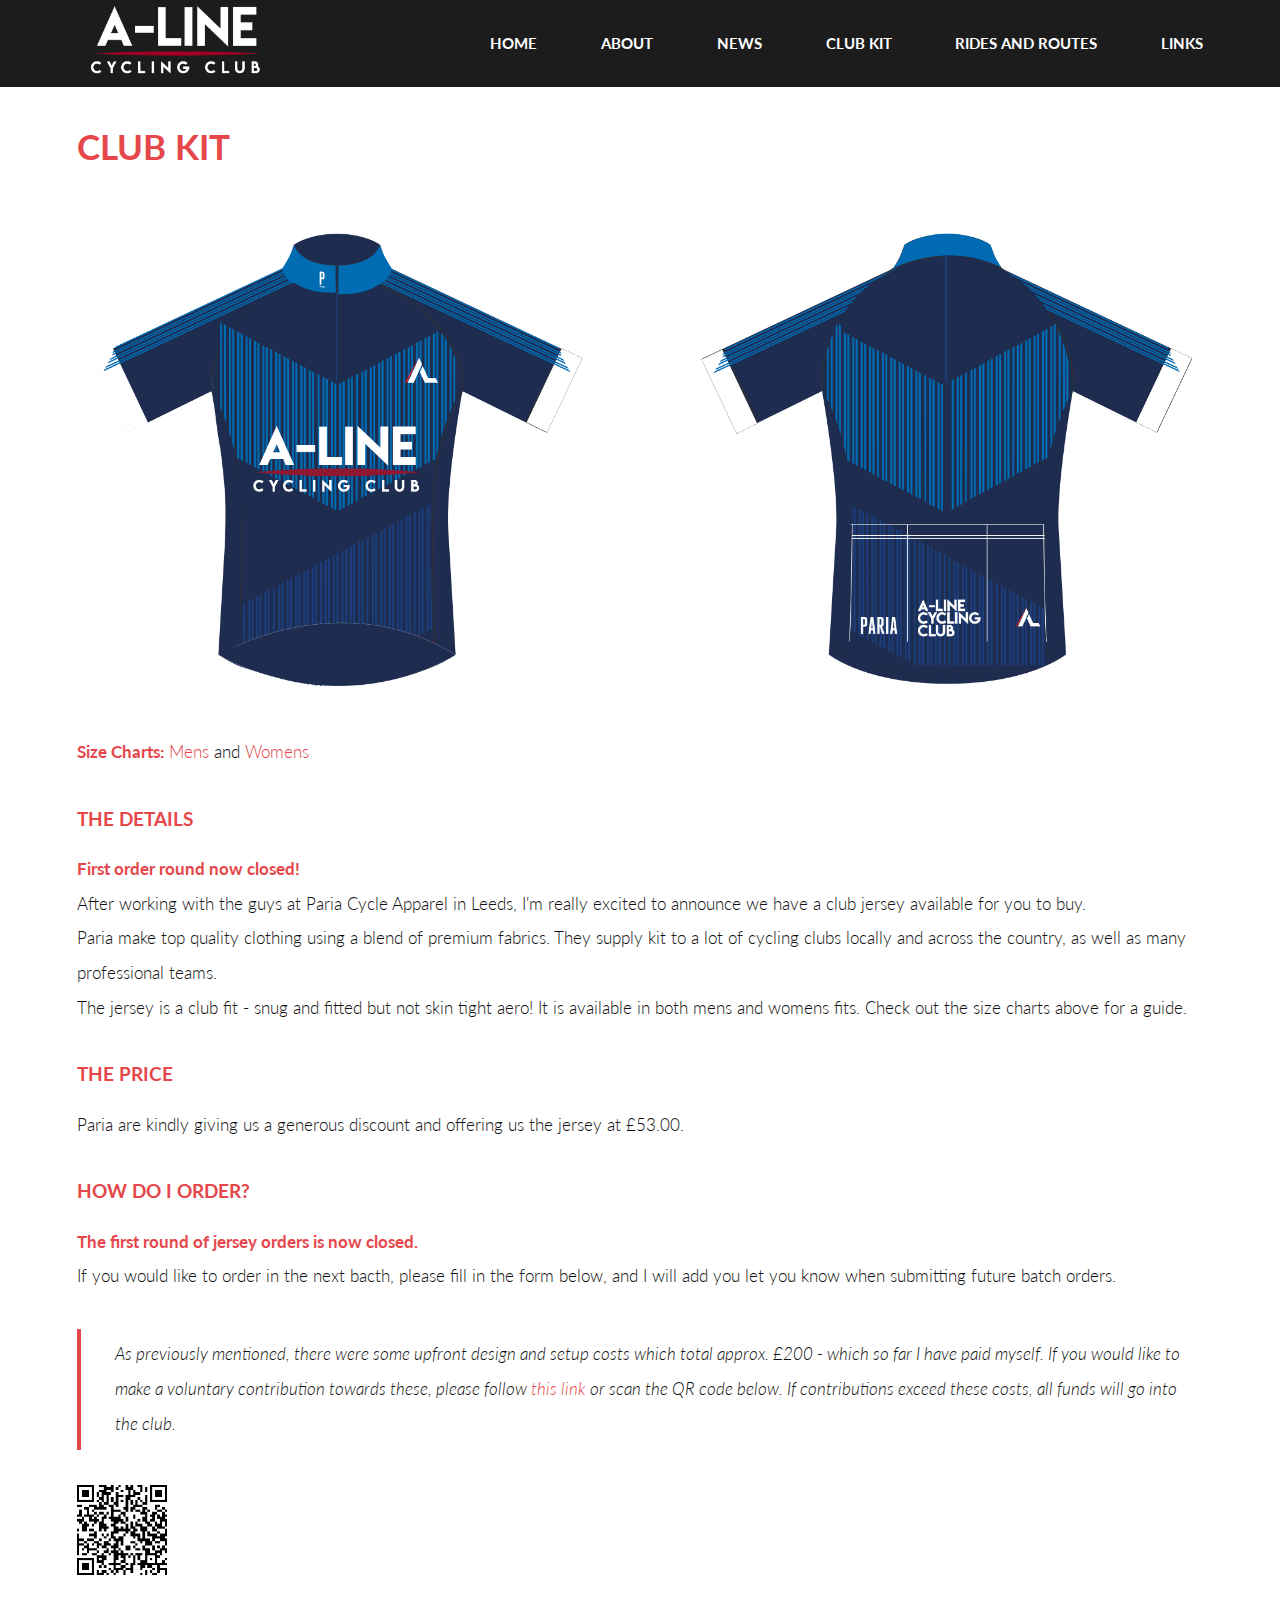
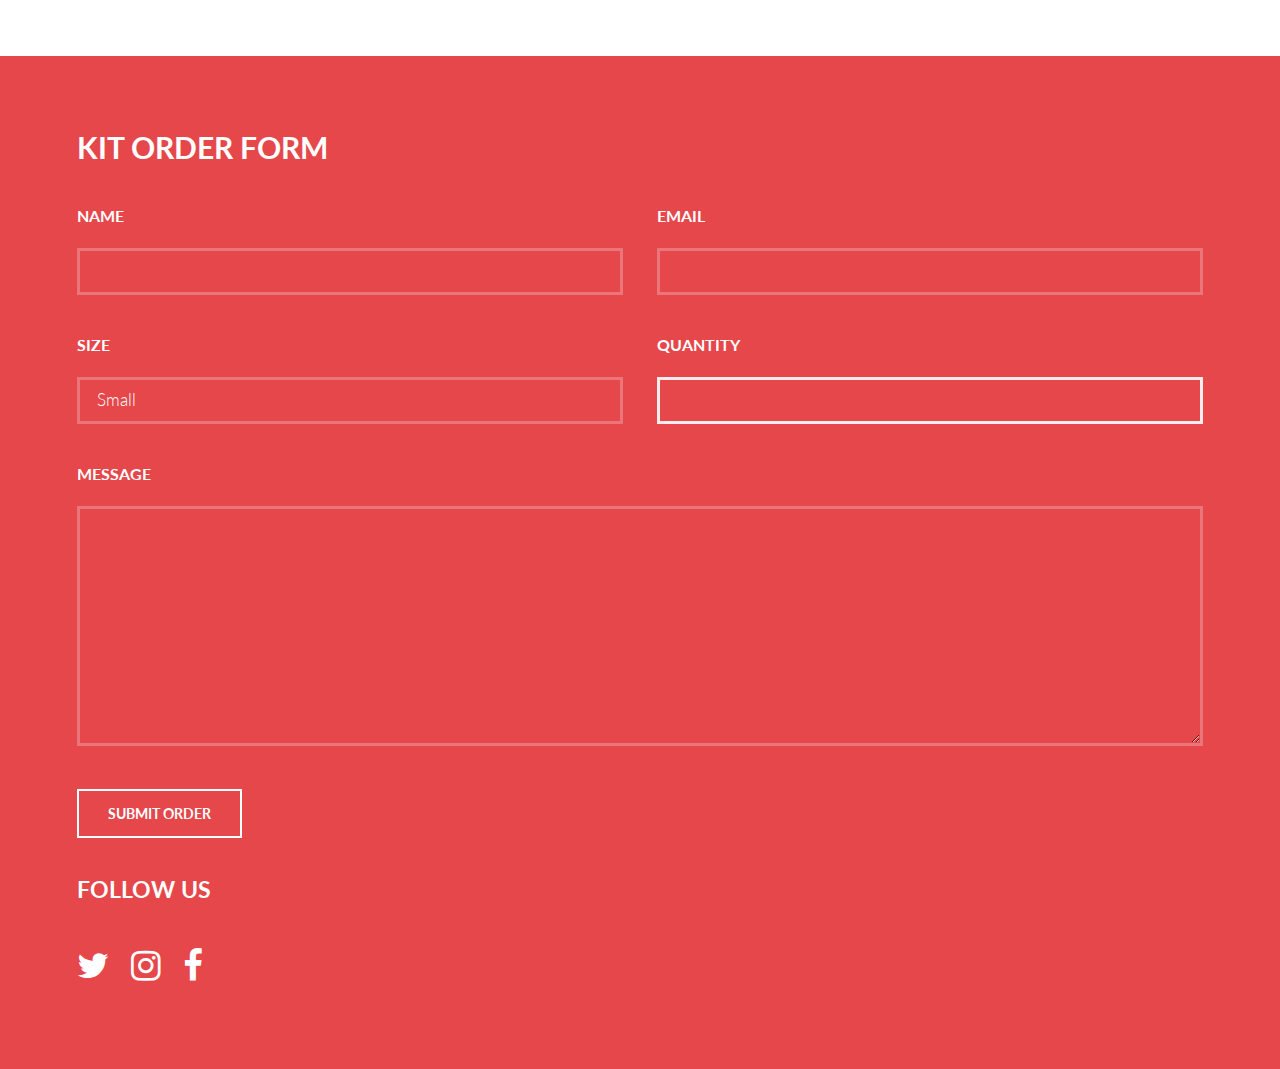
==== clubKit.html @ 62afa3e7 "logo changes" ====
<!DOCTYPE HTML>
<!--
	Introspect by TEMPLATED
	templated.co @templatedco
	Released for free under the Creative Commons Attribution 3.0 license (templated.co/license)
-->
<html>
	<head>
		<title>A-Line Cycling Club</title>
		<meta charset="utf-8" />
		<meta name="viewport" content="width=device-width, initial-scale=1, user-scalable=no" />
		<link rel="stylesheet" href="assets/css/main.css" />
		<link rel="stylesheet" href="assets/css/lightbox.css" />
		<link rel="apple-touch-icon" sizes="180x180" href="/apple-touch-icon.png">
		<link rel="icon" type="image/png" sizes="32x32" href="/favicon-32x32.png">
		<link rel="icon" type="image/png" sizes="16x16" href="/favicon-16x16.png">
		<link rel="manifest" href="/site.webmanifest">
		<link rel="mask-icon" href="/safari-pinned-tab.svg" color="#5bbad5">	
		<meta name="msapplication-TileColor" content="#da532c">
		<meta name="theme-color" content="#1c1c1c">
		
			</head>
			<body>
		
				<!-- Header -->
					<header id="header">
						<div class="inner">
						<a href="index.html" class="logo"><img class="logo" src="images/mainlogonew.png" ></a> 	
							<nav id="nav">
								
								<a href="index.html">Home</a>
								<a href="generic.html">About</a>
								<a href="news.html">News</a>
								<a href="#">Club Kit</a>
								<a href="routes.html">Rides and Routes</a>
								<a href="links.html">Links</a>
							</nav>
						</div>
					</header>
					<a href="#menu" class="navPanelToggle"><span class="fa fa-bars"></span></a>

		<!-- Main -->
			<section id="main" >
				<div class="inner">
					<header class="major special">
						<h1>Club Kit</h1>
					
					</header>
					<img class="image fit" src="images/jersey2.jpg"  alt="" />
					<p><strong>Size Charts:</strong> <a href="images/mensize.png" data-lightbox="sizeChart" data-title="Men Size Chart" target="_self">Mens</a> and <a href="images/womensize.png" data-lightbox="sizeChart" data-title="Women Size Chart">       Womens</a>

					</p>
					<h4>The details</h4>
					<strong>First order round now closed!</strong>
					<p>After working with the guys at Paria Cycle Apparel in Leeds, I'm really excited to announce we have a club jersey available for you to buy.<br>
					Paria make top quality clothing using a blend of premium fabrics. They supply kit to a lot of cycling clubs locally and across the country, as well as many professional teams.<br>
					The jersey is a club fit - snug and fitted but not skin tight aero! It is available in both mens and womens fits. Check out the size charts above for a guide.</p>

					<h4>The Price</h4>
					<p>Paria are kindly giving us a generous discount and offering us the jersey at £53.00. </p> 

					<h4>How do I order?</h4>
					<p><strong>The first round of jersey orders is now closed.</strong> <br>
						If you would like to order in the next bacth, please fill in the form below, and I will add you let you know when submitting future batch orders. 	</p>
					<blockquote> As previously mentioned, there were some upfront design and setup costs which total approx. £200 - which so far I have paid myself. If you would like to make a voluntary contribution towards these, please follow <a href=" https://www.paypal.com/cgi-bin/webscr?cmd=_donations&business=XLWS5Q4MVZAJ6&currency_code=GBP&source=url">this link </a> or scan the QR code below.  If contributions exceed these costs, all funds will go into the club.</blockquote>
					<ul class="actions">
						<li><a href="images/PayQR.png" target="_"><img src="images/PayQR.png" style="width: 90px; height: 90px; cursor: pointer;" ></a></li></ul>
						
					

				</div>
			</section>
		

		<!-- Footer -->
			<section id="footer">
				<div class="inner">
					<header>
						<h2>Kit Order Form</h2>
					</header>
					<form id="kitOrderForm" method="post" data-netlify="true" netlify>
						<div class="field half first">
							<label for="name">Name</label>
							<input type="text" name="name" id="name" />
						</div>
						<div class="field half">
							<label for="email">Email</label>
							<input type="text" name="email" id="email" />
						</div>
						<div class="field half first">
							<label for="Size">Size</label>
							<!-----<input type="text" name="size" id="size"> --> 
							<select name="Size" id="Size" >
								<optgroup label="Mens" selected> 
									<option>Small</option>
									<option>Medium</option>
									<option>Large</option>
									<option>X-Large</option>
									<option>XX-Large</option>
								</optgroup>
								<optgroup label="Womens">
									<option>Small</option>
									<option>Medium</option>
									<option>Large</option>
									<option>X-Large</option>
									<option>XX-Large</option>
								</optgroup>
							</select>
						</div>
						<div class="field half">
							<label for="quantity">Quantity</label>
							<input type="number" name="quantity" id="quantity"  >
						</div>
						<div class="field">
							<label for="message">Message</label>
							<textarea name="message" id="message" rows="6"></textarea>
						</div>
						<ul class="actions">
							<li><input type="submit" value="Submit Order" class="alt" /></li>
						</ul>
					</form>
					
					<h3>Follow us</h3>
                    <ul class="icons">
						<li><a href="https://twitter.com/A_line_CC" class="icon fa-twitter" target="_"><span class="label">Twitter</span></a></li>
						<li><a href="https://www.instagram.com/alinecyclingclub" target="_" class="icon fa-instagram"><span class="label">Instagram</span></a></li> 
						<li><a href="https://www.facebook.com/groups/259671982003010" target="_" class="icon fa-facebook"><span class="label">Facebook</span></a></li>
					</ul>
				</div>
			</section>

		<!-- Scripts -->
		
			<script src="assets/js/jquery.min.js"></script>
			<script src="assets/js/skel.min.js"></script>
			<script src="assets/js/util.js"></script>
			<script src="assets/js/main.js"></script>
			<script src="assets/js/lightbox.js">
			</script>

			

	</body>
</html>
---- assets/css/main.css ----
@import url(font-awesome.min.css);
@import url("https://fonts.googleapis.com/css?family=Lato:300,400,700|Pacifico");

/*
	Introspect by TEMPLATED
	templated.co @templatedco
	Released for free under the Creative Commons Attribution 3.0 license (templated.co/license)
*/

/* Reset */

	html, body, div, span, applet, object, iframe, h1, h2, h3, h4, h5, h6, p, blockquote, pre, a, abbr, acronym, address, big, cite, code, del, dfn, em, img, ins, kbd, q, s, samp, small, strike, strong, sub, sup, tt, var, b, u, i, center, dl, dt, dd, ol, ul, li, fieldset, form, label, legend, table, caption, tbody, tfoot, thead, tr, th, td, article, aside, canvas, details, embed, figure, figcaption, footer, header, hgroup, menu, nav, output, ruby, section, summary, time, mark, audio, video {
		margin: 0;
		padding: 0;
		border: 0;
		font-size: 100%;
		font: inherit;
		vertical-align: baseline;
	}

	article, aside, details, figcaption, figure, footer, header, hgroup, menu, nav, section {
		display: block;
	}

	body {
		line-height: 1;
	}

	ol, ul {
		list-style: none;
	}

	blockquote, q {
		quotes: none;
	}

	blockquote:before, blockquote:after, q:before, q:after {
		content: '';
		content: none;
	}

	table {
		border-collapse: collapse;
		border-spacing: 0;
	}

	body {
		-webkit-text-size-adjust: none;
	}

/* Box Model */

	*, *:before, *:after {
		-moz-box-sizing: border-box;
		-webkit-box-sizing: border-box;
		box-sizing: border-box;
	}

/* Containers */

	.container {
		margin-left: auto;
		margin-right: auto;
	}

	.container.\31 25\25 {
		width: 100%;
		max-width: 100em;
		min-width: 80em;
	}

	.container.\37 5\25 {
		width: 60em;
	}

	.container.\35 0\25 {
		width: 40em;
	}

	.container.\32 5\25 {
		width: 20em;
	}

	.container {
		width: 80em;
	}

	@media screen and (max-width: 1680px) {

		.container.\31 25\25 {
			width: 100%;
			max-width: 100em;
			min-width: 80em;
		}

		.container.\37 5\25 {
			width: 60em;
		}

		.container.\35 0\25 {
			width: 40em;
		}

		.container.\32 5\25 {
			width: 20em;
		}

		.container {
			width: 80em;
		}

	}

	@media screen and (max-width: 1280px) {

		.container.\31 25\25 {
			width: 100%;
			max-width: 81.25em;
			min-width: 65em;
		}

		.container.\37 5\25 {
			width: 48.75em;
		}

		.container.\35 0\25 {
			width: 32.5em;
		}

		.container.\32 5\25 {
			width: 16.25em;
		}

		.container {
			width: 65em;
		}

	}

	@media screen and (max-width: 980px) {

		.container.\31 25\25 {
			width: 100%;
			max-width: 112.5%;
			min-width: 90%;
		}

		.container.\37 5\25 {
			width: 67.5%;
		}

		.container.\35 0\25 {
			width: 45%;
		}

		.container.\32 5\25 {
			width: 22.5%;
		}

		.container {
			width: 90%;
		}

	}

	@media screen and (max-width: 736px) {

		.container.\31 25\25 {
			width: 100%;
			max-width: 112.5%;
			min-width: 90%;
		}

		.container.\37 5\25 {
			width: 67.5%;
		}

		.container.\35 0\25 {
			width: 45%;
		}

		.container.\32 5\25 {
			width: 22.5%;
		}

		.container {
			width: 90% !important;
		}

	}

	@media screen and (max-width: 480px) {

		.container.\31 25\25 {
			width: 100%;
			max-width: 112.5%;
			min-width: 90%;
		}

		.container.\37 5\25 {
			width: 67.5%;
		}

		.container.\35 0\25 {
			width: 45%;
		}

		.container.\32 5\25 {
			width: 22.5%;
		}

		.container {
			width: 90% !important;
		}

	}

/* Grid */

	.row {
		border-bottom: solid 1px transparent;
		-moz-box-sizing: border-box;
		-webkit-box-sizing: border-box;
		box-sizing: border-box;
	}

	.row > * {
		float: left;
		-moz-box-sizing: border-box;
		-webkit-box-sizing: border-box;
		box-sizing: border-box;
	}

	.row:after, .row:before {
		content: '';
		display: block;
		clear: both;
		height: 0;
	}

	.row.uniform > * > :first-child {
		margin-top: 0;
	}

	.row.uniform > * > :last-child {
		margin-bottom: 0;
	}

	.row.\30 \25 > * {
		padding: 0 0 0 0em;
	}

	.row.\30 \25 {
		margin: 0 0 -1px 0em;
	}

	.row.uniform.\30 \25 > * {
		padding: 0em 0 0 0em;
	}

	.row.uniform.\30 \25 {
		margin: 0em 0 -1px 0em;
	}

	.row > * {
		padding: 0 0 0 2em;
	}

	.row {
		margin: 0 0 -1px -2em;
	}

	.row.uniform > * {
		padding: 2em 0 0 2em;
	}

	.row.uniform {
		margin: -2em 0 -1px -2em;
	}

	.row.\32 00\25 > * {
		padding: 0 0 0 4em;
	}

	.row.\32 00\25 {
		margin: 0 0 -1px -4em;
	}

	.row.uniform.\32 00\25 > * {
		padding: 4em 0 0 4em;
	}

	.row.uniform.\32 00\25 {
		margin: -4em 0 -1px -4em;
	}

	.row.\31 50\25 > * {
		padding: 0 0 0 3em;
	}

	.row.\31 50\25 {
		margin: 0 0 -1px -3em;
	}

	.row.uniform.\31 50\25 > * {
		padding: 3em 0 0 3em;
	}

	.row.uniform.\31 50\25 {
		margin: -3em 0 -1px -3em;
	}

	.row.\35 0\25 > * {
		padding: 0 0 0 1em;
	}

	.row.\35 0\25 {
		margin: 0 0 -1px -1em;
	}

	.row.uniform.\35 0\25 > * {
		padding: 1em 0 0 1em;
	}

	.row.uniform.\35 0\25 {
		margin: -1em 0 -1px -1em;
	}

	.row.\32 5\25 > * {
		padding: 0 0 0 0.5em;
	}

	.row.\32 5\25 {
		margin: 0 0 -1px -0.5em;
	}

	.row.uniform.\32 5\25 > * {
		padding: 0.5em 0 0 0.5em;
	}

	.row.uniform.\32 5\25 {
		margin: -0.5em 0 -1px -0.5em;
	}

	.\31 2u, .\31 2u\24 {
		width: 100%;
		clear: none;
		margin-left: 0;
	}

	.\31 1u, .\31 1u\24 {
		width: 91.6666666667%;
		clear: none;
		margin-left: 0;
	}

	.\31 0u, .\31 0u\24 {
		width: 83.3333333333%;
		clear: none;
		margin-left: 0;
	}

	.\39 u, .\39 u\24 {
		width: 75%;
		clear: none;
		margin-left: 0;
	}

	.\38 u, .\38 u\24 {
		width: 66.6666666667%;
		clear: none;
		margin-left: 0;
	}

	.\37 u, .\37 u\24 {
		width: 58.3333333333%;
		clear: none;
		margin-left: 0;
	}

	.\36 u, .\36 u\24 {
		width: 50%;
		clear: none;
		margin-left: 0;
	}

	.\35 u, .\35 u\24 {
		width: 41.6666666667%;
		clear: none;
		margin-left: 0;
	}

	.\34 u, .\34 u\24 {
		width: 33.3333333333%;
		clear: none;
		margin-left: 0;
	}

	.\33 u, .\33 u\24 {
		width: 25%;
		clear: none;
		margin-left: 0;
	}

	.\32 u, .\32 u\24 {
		width: 16.6666666667%;
		clear: none;
		margin-left: 0;
	}

	.\31 u, .\31 u\24 {
		width: 8.3333333333%;
		clear: none;
		margin-left: 0;
	}

	.\31 2u\24 + *,
	.\31 1u\24 + *,
	.\31 0u\24 + *,
	.\39 u\24 + *,
	.\38 u\24 + *,
	.\37 u\24 + *,
	.\36 u\24 + *,
	.\35 u\24 + *,
	.\34 u\24 + *,
	.\33 u\24 + *,
	.\32 u\24 + *,
	.\31 u\24 + * {
		clear: left;
	}

	.\-11u {
		margin-left: 91.66667%;
	}

	.\-10u {
		margin-left: 83.33333%;
	}

	.\-9u {
		margin-left: 75%;
	}

	.\-8u {
		margin-left: 66.66667%;
	}

	.\-7u {
		margin-left: 58.33333%;
	}

	.\-6u {
		margin-left: 50%;
	}

	.\-5u {
		margin-left: 41.66667%;
	}

	.\-4u {
		margin-left: 33.33333%;
	}

	.\-3u {
		margin-left: 25%;
	}

	.\-2u {
		margin-left: 16.66667%;
	}

	.\-1u {
		margin-left: 8.33333%;
	}

	@media screen and (max-width: 1680px) {

		.row > * {
			padding: 0 0 0 2em;
		}

		.row {
			margin: 0 0 -1px -2em;
		}

		.row.uniform > * {
			padding: 2em 0 0 2em;
		}

		.row.uniform {
			margin: -2em 0 -1px -2em;
		}

		.row.\32 00\25 > * {
			padding: 0 0 0 4em;
		}

		.row.\32 00\25 {
			margin: 0 0 -1px -4em;
		}

		.row.uniform.\32 00\25 > * {
			padding: 4em 0 0 4em;
		}

		.row.uniform.\32 00\25 {
			margin: -4em 0 -1px -4em;
		}

		.row.\31 50\25 > * {
			padding: 0 0 0 3em;
		}

		.row.\31 50\25 {
			margin: 0 0 -1px -3em;
		}

		.row.uniform.\31 50\25 > * {
			padding: 3em 0 0 3em;
		}

		.row.uniform.\31 50\25 {
			margin: -3em 0 -1px -3em;
		}

		.row.\35 0\25 > * {
			padding: 0 0 0 1em;
		}

		.row.\35 0\25 {
			margin: 0 0 -1px -1em;
		}

		.row.uniform.\35 0\25 > * {
			padding: 1em 0 0 1em;
		}

		.row.uniform.\35 0\25 {
			margin: -1em 0 -1px -1em;
		}

		.row.\32 5\25 > * {
			padding: 0 0 0 0.5em;
		}

		.row.\32 5\25 {
			margin: 0 0 -1px -0.5em;
		}

		.row.uniform.\32 5\25 > * {
			padding: 0.5em 0 0 0.5em;
		}

		.row.uniform.\32 5\25 {
			margin: -0.5em 0 -1px -0.5em;
		}

		.\31 2u\28xlarge\29, .\31 2u\24\28xlarge\29 {
			width: 100%;
			clear: none;
			margin-left: 0;
		}

		.\31 1u\28xlarge\29, .\31 1u\24\28xlarge\29 {
			width: 91.6666666667%;
			clear: none;
			margin-left: 0;
		}

		.\31 0u\28xlarge\29, .\31 0u\24\28xlarge\29 {
			width: 83.3333333333%;
			clear: none;
			margin-left: 0;
		}

		.\39 u\28xlarge\29, .\39 u\24\28xlarge\29 {
			width: 75%;
			clear: none;
			margin-left: 0;
		}

		.\38 u\28xlarge\29, .\38 u\24\28xlarge\29 {
			width: 66.6666666667%;
			clear: none;
			margin-left: 0;
		}

		.\37 u\28xlarge\29, .\37 u\24\28xlarge\29 {
			width: 58.3333333333%;
			clear: none;
			margin-left: 0;
		}

		.\36 u\28xlarge\29, .\36 u\24\28xlarge\29 {
			width: 50%;
			clear: none;
			margin-left: 0;
		}

		.\35 u\28xlarge\29, .\35 u\24\28xlarge\29 {
			width: 41.6666666667%;
			clear: none;
			margin-left: 0;
		}

		.\34 u\28xlarge\29, .\34 u\24\28xlarge\29 {
			width: 33.3333333333%;
			clear: none;
			margin-left: 0;
		}

		.\33 u\28xlarge\29, .\33 u\24\28xlarge\29 {
			width: 25%;
			clear: none;
			margin-left: 0;
		}

		.\32 u\28xlarge\29, .\32 u\24\28xlarge\29 {
			width: 16.6666666667%;
			clear: none;
			margin-left: 0;
		}

		.\31 u\28xlarge\29, .\31 u\24\28xlarge\29 {
			width: 8.3333333333%;
			clear: none;
			margin-left: 0;
		}

		.\31 2u\24\28xlarge\29 + *,
		.\31 1u\24\28xlarge\29 + *,
		.\31 0u\24\28xlarge\29 + *,
		.\39 u\24\28xlarge\29 + *,
		.\38 u\24\28xlarge\29 + *,
		.\37 u\24\28xlarge\29 + *,
		.\36 u\24\28xlarge\29 + *,
		.\35 u\24\28xlarge\29 + *,
		.\34 u\24\28xlarge\29 + *,
		.\33 u\24\28xlarge\29 + *,
		.\32 u\24\28xlarge\29 + *,
		.\31 u\24\28xlarge\29 + * {
			clear: left;
		}

		.\-11u\28xlarge\29 {
			margin-left: 91.66667%;
		}

		.\-10u\28xlarge\29 {
			margin-left: 83.33333%;
		}

		.\-9u\28xlarge\29 {
			margin-left: 75%;
		}

		.\-8u\28xlarge\29 {
			margin-left: 66.66667%;
		}

		.\-7u\28xlarge\29 {
			margin-left: 58.33333%;
		}

		.\-6u\28xlarge\29 {
			margin-left: 50%;
		}

		.\-5u\28xlarge\29 {
			margin-left: 41.66667%;
		}

		.\-4u\28xlarge\29 {
			margin-left: 33.33333%;
		}

		.\-3u\28xlarge\29 {
			margin-left: 25%;
		}

		.\-2u\28xlarge\29 {
			margin-left: 16.66667%;
		}

		.\-1u\28xlarge\29 {
			margin-left: 8.33333%;
		}

	}

	@media screen and (max-width: 1280px) {

		.row > * {
			padding: 0 0 0 1.5em;
		}

		.row {
			margin: 0 0 -1px -1.5em;
		}

		.row.uniform > * {
			padding: 1.5em 0 0 1.5em;
		}

		.row.uniform {
			margin: -1.5em 0 -1px -1.5em;
		}

		.row.\32 00\25 > * {
			padding: 0 0 0 3em;
		}

		.row.\32 00\25 {
			margin: 0 0 -1px -3em;
		}

		.row.uniform.\32 00\25 > * {
			padding: 3em 0 0 3em;
		}

		.row.uniform.\32 00\25 {
			margin: -3em 0 -1px -3em;
		}

		.row.\31 50\25 > * {
			padding: 0 0 0 2.25em;
		}

		.row.\31 50\25 {
			margin: 0 0 -1px -2.25em;
		}

		.row.uniform.\31 50\25 > * {
			padding: 2.25em 0 0 2.25em;
		}

		.row.uniform.\31 50\25 {
			margin: -2.25em 0 -1px -2.25em;
		}

		.row.\35 0\25 > * {
			padding: 0 0 0 0.75em;
		}

		.row.\35 0\25 {
			margin: 0 0 -1px -0.75em;
		}

		.row.uniform.\35 0\25 > * {
			padding: 0.75em 0 0 0.75em;
		}

		.row.uniform.\35 0\25 {
			margin: -0.75em 0 -1px -0.75em;
		}

		.row.\32 5\25 > * {
			padding: 0 0 0 0.375em;
		}

		.row.\32 5\25 {
			margin: 0 0 -1px -0.375em;
		}

		.row.uniform.\32 5\25 > * {
			padding: 0.375em 0 0 0.375em;
		}

		.row.uniform.\32 5\25 {
			margin: -0.375em 0 -1px -0.375em;
		}

		.\31 2u\28large\29, .\31 2u\24\28large\29 {
			width: 100%;
			clear: none;
			margin-left: 0;
		}

		.\31 1u\28large\29, .\31 1u\24\28large\29 {
			width: 91.6666666667%;
			clear: none;
			margin-left: 0;
		}

		.\31 0u\28large\29, .\31 0u\24\28large\29 {
			width: 83.3333333333%;
			clear: none;
			margin-left: 0;
		}

		.\39 u\28large\29, .\39 u\24\28large\29 {
			width: 75%;
			clear: none;
			margin-left: 0;
		}

		.\38 u\28large\29, .\38 u\24\28large\29 {
			width: 66.6666666667%;
			clear: none;
			margin-left: 0;
		}

		.\37 u\28large\29, .\37 u\24\28large\29 {
			width: 58.3333333333%;
			clear: none;
			margin-left: 0;
		}

		.\36 u\28large\29, .\36 u\24\28large\29 {
			width: 50%;
			clear: none;
			margin-left: 0;
		}

		.\35 u\28large\29, .\35 u\24\28large\29 {
			width: 41.6666666667%;
			clear: none;
			margin-left: 0;
		}

		.\34 u\28large\29, .\34 u\24\28large\29 {
			width: 33.3333333333%;
			clear: none;
			margin-left: 0;
		}

		.\33 u\28large\29, .\33 u\24\28large\29 {
			width: 25%;
			clear: none;
			margin-left: 0;
		}

		.\32 u\28large\29, .\32 u\24\28large\29 {
			width: 16.6666666667%;
			clear: none;
			margin-left: 0;
		}

		.\31 u\28large\29, .\31 u\24\28large\29 {
			width: 8.3333333333%;
			clear: none;
			margin-left: 0;
		}

		.\31 2u\24\28large\29 + *,
		.\31 1u\24\28large\29 + *,
		.\31 0u\24\28large\29 + *,
		.\39 u\24\28large\29 + *,
		.\38 u\24\28large\29 + *,
		.\37 u\24\28large\29 + *,
		.\36 u\24\28large\29 + *,
		.\35 u\24\28large\29 + *,
		.\34 u\24\28large\29 + *,
		.\33 u\24\28large\29 + *,
		.\32 u\24\28large\29 + *,
		.\31 u\24\28large\29 + * {
			clear: left;
		}

		.\-11u\28large\29 {
			margin-left: 91.66667%;
		}

		.\-10u\28large\29 {
			margin-left: 83.33333%;
		}

		.\-9u\28large\29 {
			margin-left: 75%;
		}

		.\-8u\28large\29 {
			margin-left: 66.66667%;
		}

		.\-7u\28large\29 {
			margin-left: 58.33333%;
		}

		.\-6u\28large\29 {
			margin-left: 50%;
		}

		.\-5u\28large\29 {
			margin-left: 41.66667%;
		}

		.\-4u\28large\29 {
			margin-left: 33.33333%;
		}

		.\-3u\28large\29 {
			margin-left: 25%;
		}

		.\-2u\28large\29 {
			margin-left: 16.66667%;
		}

		.\-1u\28large\29 {
			margin-left: 8.33333%;
		}

	}

	@media screen and (max-width: 980px) {

		.row > * {
			padding: 0 0 0 1.5em;
		}

		.row {
			margin: 0 0 -1px -1.5em;
		}

		.row.uniform > * {
			padding: 1.5em 0 0 1.5em;
		}

		.row.uniform {
			margin: -1.5em 0 -1px -1.5em;
		}

		.row.\32 00\25 > * {
			padding: 0 0 0 3em;
		}

		.row.\32 00\25 {
			margin: 0 0 -1px -3em;
		}

		.row.uniform.\32 00\25 > * {
			padding: 3em 0 0 3em;
		}

		.row.uniform.\32 00\25 {
			margin: -3em 0 -1px -3em;
		}

		.row.\31 50\25 > * {
			padding: 0 0 0 2.25em;
		}

		.row.\31 50\25 {
			margin: 0 0 -1px -2.25em;
		}

		.row.uniform.\31 50\25 > * {
			padding: 2.25em 0 0 2.25em;
		}

		.row.uniform.\31 50\25 {
			margin: -2.25em 0 -1px -2.25em;
		}

		.row.\35 0\25 > * {
			padding: 0 0 0 0.75em;
		}

		.row.\35 0\25 {
			margin: 0 0 -1px -0.75em;
		}

		.row.uniform.\35 0\25 > * {
			padding: 0.75em 0 0 0.75em;
		}

		.row.uniform.\35 0\25 {
			margin: -0.75em 0 -1px -0.75em;
		}

		.row.\32 5\25 > * {
			padding: 0 0 0 0.375em;
		}

		.row.\32 5\25 {
			margin: 0 0 -1px -0.375em;
		}

		.row.uniform.\32 5\25 > * {
			padding: 0.375em 0 0 0.375em;
		}

		.row.uniform.\32 5\25 {
			margin: -0.375em 0 -1px -0.375em;
		}

		.\31 2u\28medium\29, .\31 2u\24\28medium\29 {
			width: 100%;
			clear: none;
			margin-left: 0;
		}

		.\31 1u\28medium\29, .\31 1u\24\28medium\29 {
			width: 91.6666666667%;
			clear: none;
			margin-left: 0;
		}

		.\31 0u\28medium\29, .\31 0u\24\28medium\29 {
			width: 83.3333333333%;
			clear: none;
			margin-left: 0;
		}

		.\39 u\28medium\29, .\39 u\24\28medium\29 {
			width: 75%;
			clear: none;
			margin-left: 0;
		}

		.\38 u\28medium\29, .\38 u\24\28medium\29 {
			width: 66.6666666667%;
			clear: none;
			margin-left: 0;
		}

		.\37 u\28medium\29, .\37 u\24\28medium\29 {
			width: 58.3333333333%;
			clear: none;
			margin-left: 0;
		}

		.\36 u\28medium\29, .\36 u\24\28medium\29 {
			width: 50%;
			clear: none;
			margin-left: 0;
		}

		.\35 u\28medium\29, .\35 u\24\28medium\29 {
			width: 41.6666666667%;
			clear: none;
			margin-left: 0;
		}

		.\34 u\28medium\29, .\34 u\24\28medium\29 {
			width: 33.3333333333%;
			clear: none;
			margin-left: 0;
		}

		.\33 u\28medium\29, .\33 u\24\28medium\29 {
			width: 25%;
			clear: none;
			margin-left: 0;
		}

		.\32 u\28medium\29, .\32 u\24\28medium\29 {
			width: 16.6666666667%;
			clear: none;
			margin-left: 0;
		}

		.\31 u\28medium\29, .\31 u\24\28medium\29 {
			width: 8.3333333333%;
			clear: none;
			margin-left: 0;
		}

		.\31 2u\24\28medium\29 + *,
		.\31 1u\24\28medium\29 + *,
		.\31 0u\24\28medium\29 + *,
		.\39 u\24\28medium\29 + *,
		.\38 u\24\28medium\29 + *,
		.\37 u\24\28medium\29 + *,
		.\36 u\24\28medium\29 + *,
		.\35 u\24\28medium\29 + *,
		.\34 u\24\28medium\29 + *,
		.\33 u\24\28medium\29 + *,
		.\32 u\24\28medium\29 + *,
		.\31 u\24\28medium\29 + * {
			clear: left;
		}

		.\-11u\28medium\29 {
			margin-left: 91.66667%;
		}

		.\-10u\28medium\29 {
			margin-left: 83.33333%;
		}

		.\-9u\28medium\29 {
			margin-left: 75%;
		}

		.\-8u\28medium\29 {
			margin-left: 66.66667%;
		}

		.\-7u\28medium\29 {
			margin-left: 58.33333%;
		}

		.\-6u\28medium\29 {
			margin-left: 50%;
		}

		.\-5u\28medium\29 {
			margin-left: 41.66667%;
		}

		.\-4u\28medium\29 {
			margin-left: 33.33333%;
		}

		.\-3u\28medium\29 {
			margin-left: 25%;
		}

		.\-2u\28medium\29 {
			margin-left: 16.66667%;
		}

		.\-1u\28medium\29 {
			margin-left: 8.33333%;
		}

	}

	@media screen and (max-width: 736px) {

		.row > * {
			padding: 0 0 0 1.25em;
		}

		.row {
			margin: 0 0 -1px -1.25em;
		}

		.row.uniform > * {
			padding: 1.25em 0 0 1.25em;
		}

		.row.uniform {
			margin: -1.25em 0 -1px -1.25em;
		}

		.row.\32 00\25 > * {
			padding: 0 0 0 2.5em;
		}

		.row.\32 00\25 {
			margin: 0 0 -1px -2.5em;
		}

		.row.uniform.\32 00\25 > * {
			padding: 2.5em 0 0 2.5em;
		}

		.row.uniform.\32 00\25 {
			margin: -2.5em 0 -1px -2.5em;
		}

		.row.\31 50\25 > * {
			padding: 0 0 0 1.875em;
		}

		.row.\31 50\25 {
			margin: 0 0 -1px -1.875em;
		}

		.row.uniform.\31 50\25 > * {
			padding: 1.875em 0 0 1.875em;
		}

		.row.uniform.\31 50\25 {
			margin: -1.875em 0 -1px -1.875em;
		}

		.row.\35 0\25 > * {
			padding: 0 0 0 0.625em;
		}

		.row.\35 0\25 {
			margin: 0 0 -1px -0.625em;
		}

		.row.uniform.\35 0\25 > * {
			padding: 0.625em 0 0 0.625em;
		}

		.row.uniform.\35 0\25 {
			margin: -0.625em 0 -1px -0.625em;
		}

		.row.\32 5\25 > * {
			padding: 0 0 0 0.3125em;
		}

		.row.\32 5\25 {
			margin: 0 0 -1px -0.3125em;
		}

		.row.uniform.\32 5\25 > * {
			padding: 0.3125em 0 0 0.3125em;
		}

		.row.uniform.\32 5\25 {
			margin: -0.3125em 0 -1px -0.3125em;
		}

		.\31 2u\28small\29, .\31 2u\24\28small\29 {
			width: 100%;
			clear: none;
			margin-left: 0;
		}

		.\31 1u\28small\29, .\31 1u\24\28small\29 {
			width: 91.6666666667%;
			clear: none;
			margin-left: 0;
		}

		.\31 0u\28small\29, .\31 0u\24\28small\29 {
			width: 83.3333333333%;
			clear: none;
			margin-left: 0;
		}

		.\39 u\28small\29, .\39 u\24\28small\29 {
			width: 75%;
			clear: none;
			margin-left: 0;
		}

		.\38 u\28small\29, .\38 u\24\28small\29 {
			width: 66.6666666667%;
			clear: none;
			margin-left: 0;
		}

		.\37 u\28small\29, .\37 u\24\28small\29 {
			width: 58.3333333333%;
			clear: none;
			margin-left: 0;
		}

		.\36 u\28small\29, .\36 u\24\28small\29 {
			width: 50%;
			clear: none;
			margin-left: 0;
		}

		.\35 u\28small\29, .\35 u\24\28small\29 {
			width: 41.6666666667%;
			clear: none;
			margin-left: 0;
		}

		.\34 u\28small\29, .\34 u\24\28small\29 {
			width: 33.3333333333%;
			clear: none;
			margin-left: 0;
		}

		.\33 u\28small\29, .\33 u\24\28small\29 {
			width: 25%;
			clear: none;
			margin-left: 0;
		}

		.\32 u\28small\29, .\32 u\24\28small\29 {
			width: 16.6666666667%;
			clear: none;
			margin-left: 0;
		}

		.\31 u\28small\29, .\31 u\24\28small\29 {
			width: 8.3333333333%;
			clear: none;
			margin-left: 0;
		}

		.\31 2u\24\28small\29 + *,
		.\31 1u\24\28small\29 + *,
		.\31 0u\24\28small\29 + *,
		.\39 u\24\28small\29 + *,
		.\38 u\24\28small\29 + *,
		.\37 u\24\28small\29 + *,
		.\36 u\24\28small\29 + *,
		.\35 u\24\28small\29 + *,
		.\34 u\24\28small\29 + *,
		.\33 u\24\28small\29 + *,
		.\32 u\24\28small\29 + *,
		.\31 u\24\28small\29 + * {
			clear: left;
		}

		.\-11u\28small\29 {
			margin-left: 91.66667%;
		}

		.\-10u\28small\29 {
			margin-left: 83.33333%;
		}

		.\-9u\28small\29 {
			margin-left: 75%;
		}

		.\-8u\28small\29 {
			margin-left: 66.66667%;
		}

		.\-7u\28small\29 {
			margin-left: 58.33333%;
		}

		.\-6u\28small\29 {
			margin-left: 50%;
		}

		.\-5u\28small\29 {
			margin-left: 41.66667%;
		}

		.\-4u\28small\29 {
			margin-left: 33.33333%;
		}

		.\-3u\28small\29 {
			margin-left: 25%;
		}

		.\-2u\28small\29 {
			margin-left: 16.66667%;
		}

		.\-1u\28small\29 {
			margin-left: 8.33333%;
		}

	}

	@media screen and (max-width: 480px) {

		.row > * {
			padding: 0 0 0 1.25em;
		}

		.row {
			margin: 0 0 -1px -1.25em;
		}

		.row.uniform > * {
			padding: 1.25em 0 0 1.25em;
		}

		.row.uniform {
			margin: -1.25em 0 -1px -1.25em;
		}

		.row.\32 00\25 > * {
			padding: 0 0 0 2.5em;
		}

		.row.\32 00\25 {
			margin: 0 0 -1px -2.5em;
		}

		.row.uniform.\32 00\25 > * {
			padding: 2.5em 0 0 2.5em;
		}

		.row.uniform.\32 00\25 {
			margin: -2.5em 0 -1px -2.5em;
		}

		.row.\31 50\25 > * {
			padding: 0 0 0 1.875em;
		}

		.row.\31 50\25 {
			margin: 0 0 -1px -1.875em;
		}

		.row.uniform.\31 50\25 > * {
			padding: 1.875em 0 0 1.875em;
		}

		.row.uniform.\31 50\25 {
			margin: -1.875em 0 -1px -1.875em;
		}

		.row.\35 0\25 > * {
			padding: 0 0 0 0.625em;
		}

		.row.\35 0\25 {
			margin: 0 0 -1px -0.625em;
		}

		.row.uniform.\35 0\25 > * {
			padding: 0.625em 0 0 0.625em;
		}

		.row.uniform.\35 0\25 {
			margin: -0.625em 0 -1px -0.625em;
		}

		.row.\32 5\25 > * {
			padding: 0 0 0 0.3125em;
		}

		.row.\32 5\25 {
			margin: 0 0 -1px -0.3125em;
		}

		.row.uniform.\32 5\25 > * {
			padding: 0.3125em 0 0 0.3125em;
		}

		.row.uniform.\32 5\25 {
			margin: -0.3125em 0 -1px -0.3125em;
		}

		.\31 2u\28xsmall\29, .\31 2u\24\28xsmall\29 {
			width: 100%;
			clear: none;
			margin-left: 0;
		}

		.\31 1u\28xsmall\29, .\31 1u\24\28xsmall\29 {
			width: 91.6666666667%;
			clear: none;
			margin-left: 0;
		}

		.\31 0u\28xsmall\29, .\31 0u\24\28xsmall\29 {
			width: 83.3333333333%;
			clear: none;
			margin-left: 0;
		}

		.\39 u\28xsmall\29, .\39 u\24\28xsmall\29 {
			width: 75%;
			clear: none;
			margin-left: 0;
		}

		.\38 u\28xsmall\29, .\38 u\24\28xsmall\29 {
			width: 66.6666666667%;
			clear: none;
			margin-left: 0;
		}

		.\37 u\28xsmall\29, .\37 u\24\28xsmall\29 {
			width: 58.3333333333%;
			clear: none;
			margin-left: 0;
		}

		.\36 u\28xsmall\29, .\36 u\24\28xsmall\29 {
			width: 50%;
			clear: none;
			margin-left: 0;
		}

		.\35 u\28xsmall\29, .\35 u\24\28xsmall\29 {
			width: 41.6666666667%;
			clear: none;
			margin-left: 0;
		}

		.\34 u\28xsmall\29, .\34 u\24\28xsmall\29 {
			width: 33.3333333333%;
			clear: none;
			margin-left: 0;
		}

		.\33 u\28xsmall\29, .\33 u\24\28xsmall\29 {
			width: 25%;
			clear: none;
			margin-left: 0;
		}

		.\32 u\28xsmall\29, .\32 u\24\28xsmall\29 {
			width: 16.6666666667%;
			clear: none;
			margin-left: 0;
		}

		.\31 u\28xsmall\29, .\31 u\24\28xsmall\29 {
			width: 8.3333333333%;
			clear: none;
			margin-left: 0;
		}

		.\31 2u\24\28xsmall\29 + *,
		.\31 1u\24\28xsmall\29 + *,
		.\31 0u\24\28xsmall\29 + *,
		.\39 u\24\28xsmall\29 + *,
		.\38 u\24\28xsmall\29 + *,
		.\37 u\24\28xsmall\29 + *,
		.\36 u\24\28xsmall\29 + *,
		.\35 u\24\28xsmall\29 + *,
		.\34 u\24\28xsmall\29 + *,
		.\33 u\24\28xsmall\29 + *,
		.\32 u\24\28xsmall\29 + *,
		.\31 u\24\28xsmall\29 + * {
			clear: left;
		}

		.\-11u\28xsmall\29 {
			margin-left: 91.66667%;
		}

		.\-10u\28xsmall\29 {
			margin-left: 83.33333%;
		}

		.\-9u\28xsmall\29 {
			margin-left: 75%;
		}

		.\-8u\28xsmall\29 {
			margin-left: 66.66667%;
		}

		.\-7u\28xsmall\29 {
			margin-left: 58.33333%;
		}

		.\-6u\28xsmall\29 {
			margin-left: 50%;
		}

		.\-5u\28xsmall\29 {
			margin-left: 41.66667%;
		}

		.\-4u\28xsmall\29 {
			margin-left: 33.33333%;
		}

		.\-3u\28xsmall\29 {
			margin-left: 25%;
		}

		.\-2u\28xsmall\29 {
			margin-left: 16.66667%;
		}

		.\-1u\28xsmall\29 {
			margin-left: 8.33333%;
		}

	}

/* Basic */

	@-ms-viewport {
		width: device-width;
	}

	body {
		-ms-overflow-style: scrollbar;
	}

	@media screen and (max-width: 480px) {

		html, body {
			min-width: 320px;
		}

	}

	body {
		background: #fff;
	}

		body.is-loading *, body.is-loading *:before, body.is-loading *:after {
			-moz-animation: none !important;
			-webkit-animation: none !important;
			-ms-animation: none !important;
			animation: none !important;
			-moz-transition: none !important;
			-webkit-transition: none !important;
			-ms-transition: none !important;
			transition: none !important;
		}

/* Type */

	body {
		background-color: #fff;
		color: #111111;
	}

	body, input, select, textarea {
		font-family: "Lato", sans-serif;
		font-size: 15pt;
		font-weight: 300;
		line-height: 2;
	}

		@media screen and (max-width: 1680px) {

			body, input, select, textarea {
				font-size: 13pt;
			}

		}

		@media screen and (max-width: 1280px) {

			body, input, select, textarea {
				font-size: 13pt;
			}

		}

		@media screen and (max-width: 980px) {

			body, input, select, textarea {
				font-size: 12pt;
			}

		}

		@media screen and (max-width: 736px) {

			body, input, select, textarea {
				font-size: 12pt;
			}

		}

		@media screen and (max-width: 480px) {

			body, input, select, textarea {
				font-size: 12pt;
			}

		}

	a {
		-moz-transition: color 0.2s ease-in-out;
		-webkit-transition: color 0.2s ease-in-out;
		-ms-transition: color 0.2s ease-in-out;
		transition: color 0.2s ease-in-out;
		text-decoration: none;
	}

		a:hover {
			text-decoration: underline;
		}

	strong, b {
		font-weight: 700;
	}

	em, i {
		font-style: italic;
	}

	p {
		margin: 0 0 2em 0;
	}

	h1, h2, h3, h4, h5, h6 {
		font-weight: 700;
		line-height: 1.5;
		margin: 0 0 1em 0;
		text-transform: uppercase;
	}

		h1 a, h2 a, h3 a, h4 a, h5 a, h6 a {
			color: inherit;
			text-decoration: none;
		}

	h1 {
		font-size: 2em;
		margin: 0 0 0.25em 0;
	}

	h2 {
		font-size: 1.75em;
	}

	h3 {
		font-size: 1.35em;
	}

	h4 {
		font-size: 1.1em;
	}

	h5 {
		font-size: 0.9em;
	}

	h6 {
		font-size: 0.7em;
	}

	@media screen and (max-width: 736px) {

		h1 {
			font-size: 1.5em;
		}

		h2 {
			font-size: 1.25em;
		}

		h3 {
			font-size: 1.1em;
		}

	}

	sub {
		font-size: 0.8em;
		position: relative;
		top: 0.5em;
	}

	sup {
		font-size: 0.8em;
		position: relative;
		top: -0.5em;
	}

	blockquote {
		border-left: solid 4px;
		font-style: italic;
		margin: 0 0 2em 0;
		padding: 0.5em 0 0.5em 2em;
	}

	code {
		border-radius: 0;
		border: solid 1px;
		font-family: "Courier New", monospace;
		font-size: 0.9em;
		margin: 0 0.25em;
		padding: 0.25em 0.65em;
	}

	pre {
		-webkit-overflow-scrolling: touch;
		font-family: "Courier New", monospace;
		font-size: 0.9em;
		margin: 0 0 2em 0;
	}

		pre code {
			display: block;
			line-height: 1.75;
			padding: 1em 1.5em;
			overflow-x: auto;
		}

	hr {
		border: 0;
		border-bottom: solid 1px;
		margin: 2em 0;
	}

		hr.major {
			margin: 3em 0;
		}

	.align-left {
		text-align: left;
	}

	.align-center {
		text-align: center;
	}

	.align-right {
		text-align: right;
	}

	input, select, textarea {
		color: #e5474b;
	}

	a {
		color: #e5474b;
	}

	strong, b {
		color: #e5474b;
	}

	h1, h2, h3, h4, h5, h6 {
		color: #e5474b;
	}

	blockquote {
		border-left-color: #e5474b;
	}

	code {
		background: none;
		border-color: #e5474b;
	}

	hr {
		border-bottom-color: #e5474b;
	}

/* Box */

	.box {
		border-radius: 0;
		border: solid 1px;
		margin-bottom: 2em;
		padding: 1.5em;
	}

		.box > :last-child,
		.box > :last-child > :last-child,
		.box > :last-child > :last-child > :last-child {
			margin-bottom: 0;
		}

		.box.alt {
			border: 0;
			border-radius: 0;
			padding: 0;
		}

	.box {
		border-color: #e5474b;
	}

/* Button */

	input[type="submit"],
	input[type="reset"],
	input[type="button"],
	button,
	.button {
		-moz-appearance: none;
		-webkit-appearance: none;
		-ms-appearance: none;
		appearance: none;
		-moz-transition: background-color 0.2s ease-in-out, color 0.2s ease-in-out;
		-webkit-transition: background-color 0.2s ease-in-out, color 0.2s ease-in-out;
		-ms-transition: background-color 0.2s ease-in-out, color 0.2s ease-in-out;
		transition: background-color 0.2s ease-in-out, color 0.2s ease-in-out;
		border-radius: 0;
		border: 0;
		cursor: pointer;
		display: inline-block;
		font-size: .8em;
		font-weight: 700;
		height: 3.5em;
		line-height: 3.65em;
		padding: 0 2.25em;
		text-align: center;
		text-decoration: none;
		text-transform: uppercase;
		white-space: nowrap;
	}

		input[type="submit"]:hover,
		input[type="reset"]:hover,
		input[type="button"]:hover,
		button:hover,
		.button:hover {
			text-decoration: none;
		}

		input[type="submit"].icon,
		input[type="reset"].icon,
		input[type="button"].icon,
		button.icon,
		.button.icon {
			padding-left: 1.35em;
		}

			input[type="submit"].icon:before,
			input[type="reset"].icon:before,
			input[type="button"].icon:before,
			button.icon:before,
			.button.icon:before {
				margin-right: 0.5em;
			}

		input[type="submit"].fit,
		input[type="reset"].fit,
		input[type="button"].fit,
		button.fit,
		.button.fit {
			display: block;
			margin: 0 0 1em 0;
			width: 100%;
		}

		input[type="submit"].small,
		input[type="reset"].small,
		input[type="button"].small,
		button.small,
		.button.small {
			font-size: 0.8em;
		}

		input[type="submit"].big,
		input[type="reset"].big,
		input[type="button"].big,
		button.big,
		.button.big {
			font-size: 1.35em;
		}

		input[type="submit"].disabled, input[type="submit"]:disabled,
		input[type="reset"].disabled,
		input[type="reset"]:disabled,
		input[type="button"].disabled,
		input[type="button"]:disabled,
		button.disabled,
		button:disabled,
		.button.disabled,
		.button:disabled {
			-moz-pointer-events: none;
			-webkit-pointer-events: none;
			-ms-pointer-events: none;
			pointer-events: none;
			opacity: 0.25;
		}

	input[type="submit"],
	input[type="reset"],
	input[type="button"],
	button,
	.button {
		background-color: #5a5a5a;
		color: #ffffff !important;
	}

		input[type="submit"]:hover,
		input[type="reset"]:hover,
		input[type="button"]:hover,
		button:hover,
		.button:hover {
			background-color: #676767;
		}

		input[type="submit"]:active,
		input[type="reset"]:active,
		input[type="button"]:active,
		button:active,
		.button:active {
			background-color: #4d4d4d;
		}

		input[type="submit"].alt,
		input[type="reset"].alt,
		input[type="button"].alt,
		button.alt,
		.button.alt {
			background-color: transparent;
			box-shadow: inset 0 0 0 2px #e5474b;
			color: #e5474b !important;
		}

			input[type="submit"].alt:hover,
			input[type="reset"].alt:hover,
			input[type="button"].alt:hover,
			button.alt:hover,
			.button.alt:hover {
				background: #fceced;
			}

			input[type="submit"].alt:active,
			input[type="reset"].alt:active,
			input[type="button"].alt:active,
			button.alt:active,
			.button.alt:active {
				background-color: #f9dadb;
			}

			input[type="submit"].alt.icon:before,
			input[type="reset"].alt.icon:before,
			input[type="button"].alt.icon:before,
			button.alt.icon:before,
			.button.alt.icon:before {
				color: #717171;
			}

		input[type="submit"].special,
		input[type="reset"].special,
		input[type="button"].special,
		button.special,
		.button.special {
			background-color: #e5474b;
			color: #ffffff !important;
		}

			input[type="submit"].special:hover,
			input[type="reset"].special:hover,
			input[type="button"].special:hover,
			button.special:hover,
			.button.special:hover {
				background-color: #e85d61;
			}

			input[type="submit"].special:active,
			input[type="reset"].special:active,
			input[type="button"].special:active,
			button.special:active,
			.button.special:active {
				background-color: #e23135;
			}

/* Form */

	form {
		margin: 0 0 2em 0;
	}

		form .field {
			margin: 0 0 2em 0;
		}

			form .field.half {
				width: 50%;
				float: left;
				padding: 0 0 0 1em;
			}

				form .field.half.first {
					padding: 0 1em 0 0;
				}

		form > .actions {
			margin: 2.5em 0 0 0 !important;
		}

		@media screen and (max-width: 736px) {

			form .field {
				margin: 0 0 1.5em 0;
			}

				form .field.half {
					padding: 0 0 0 0.75em;
				}

					form .field.half.first {
						padding: 0 0.75em 0 0;
					}

			form > .actions {
				margin: 2em 0 0 0 !important;
			}

		}

		@media screen and (max-width: 480px) {

			form .field.half {
				width: 100%;
				float: none;
				padding: 0;
			}

				form .field.half.first {
					padding: 0;
				}

		}

	label {
		display: block;
		font-size: 0.9em;
		text-transform: uppercase;
		font-weight: 700;
		margin: 0 0 1em 0;
	}

	input[type="text"],
	input[type="password"],
	input[type="email"],
	input[type="number"],
	select,
	textarea {
		-moz-appearance: none;
		-webkit-appearance: none;
		-ms-appearance: none;
		appearance: none;
		border-radius: 0;
		border: none;
		border: solid 3px;
		color: inherit;
		display: block;
		outline: 0;
		padding: 0 1em;
		text-decoration: none;
		width: 100%;
	}

		input[type="text"]:invalid,
		input[type="password"]:invalid,
		input[type="email"]:invalid,
		input[type="number"]:invalid,
		select:invalid,
		textarea:invalid {
			box-shadow: none;
		}

	.select-wrapper {
		text-decoration: none;
		display: block;
		position: relative;
	}

		.select-wrapper:before {
			-moz-osx-font-smoothing: grayscale;
			-webkit-font-smoothing: antialiased;
			font-family: FontAwesome;
			font-style: normal;
			font-weight: normal;
			text-transform: none !important;
		}

		.select-wrapper:before {
			content: '\f078';
			display: block;
			height: 2.75em;
			line-height: 2.75em;
			pointer-events: none;
			position: absolute;
			right: 0;
			text-align: center;
			top: 0;
			width: 2.75em;
		}

		.select-wrapper select::-ms-expand {
			display: none;
		}

	input[type="text"],
	input[type="password"],
	input[type="email"],
	input[type="number"],
	select {
		height: 2.75em;
	}

	textarea {
		padding: 0.75em 1em;
	}

	input[type="checkbox"],
	input[type="radio"] {
		-moz-appearance: none;
		-webkit-appearance: none;
		-ms-appearance: none;
		appearance: none;
		display: block;
		float: left;
		margin-right: -2em;
		opacity: 0;
		width: 1em;
		z-index: -1;
	}

		input[type="checkbox"] + label,
		input[type="radio"] + label {
			text-decoration: none;
			cursor: pointer;
			display: inline-block;
			font-size: 1em;
			font-weight: 300;
			padding-left: 2.4em;
			padding-right: 0.75em;
			position: relative;
		}

			input[type="checkbox"] + label:before,
			input[type="radio"] + label:before {
				-moz-osx-font-smoothing: grayscale;
				-webkit-font-smoothing: antialiased;
				font-family: FontAwesome;
				font-style: normal;
				font-weight: normal;
				text-transform: none !important;
			}

			input[type="checkbox"] + label:before,
			input[type="radio"] + label:before {
				border-radius: 0;
				border: solid 1px;
				content: '';
				display: inline-block;
				height: 1.65em;
				left: 0;
				line-height: 1.58125em;
				position: absolute;
				text-align: center;
				top: 0;
				width: 1.65em;
			}

		input[type="checkbox"]:checked + label:before,
		input[type="radio"]:checked + label:before {
			content: '\f00c';
		}

	input[type="checkbox"] + label:before {
		border-radius: 0;
	}

	input[type="radio"] + label:before {
		border-radius: 100%;
	}

	::-webkit-input-placeholder {
		opacity: 1.0;
	}

	:-moz-placeholder {
		opacity: 1.0;
	}

	::-moz-placeholder {
		opacity: 1.0;
	}

	:-ms-input-placeholder {
		opacity: 1.0;
	}

	.formerize-placeholder {
		opacity: 1.0;
	}

	label {
		color: #e5474b;
	}

	input[type="text"],
	input[type="password"],
	input[type="email"],
	input[type="number"],
	select,
	textarea {
		background: none;
		border-color: #fceced;
	}

		input[type="text"]:focus,
		input[type="password"]:focus,
		input[type="email"]:focus,
		input[type="number"]:focus,
		select:focus,
		textarea:focus {
			border-color: #e5474b;
			box-shadow: 0 0 0 1px #e5474b;
		}

	.select-wrapper:before {
		color: #e5474b;
	}

	input[type="checkbox"] + label,
	input[type="radio"] + label {
		color: #111111;
	}

		input[type="checkbox"] + label:before,
		input[type="radio"] + label:before {
			background: none;
			border-color: #e5474b;
		}

	input[type="checkbox"]:checked + label:before,
	input[type="radio"]:checked + label:before {
		background-color: #e5474b;
		border-color: #e5474b;
		color: #ffffff;
	}

	input[type="checkbox"]:focus + label:before,
	input[type="radio"]:focus + label:before {
		border-color: #e5474b;
		box-shadow: 0 0 0 1px #e5474b;
	}

	::-webkit-input-placeholder {
		color: #717171 !important;
	}

	:-moz-placeholder {
		color: #717171 !important;
	}

	::-moz-placeholder {
		color: #717171 !important;
	}

	:-ms-input-placeholder {
		color: #717171 !important;
	}

	.formerize-placeholder {
		color: #717171 !important;
	}

/* Icon */

	.icon {
		text-decoration: none;
		border-bottom: none;
		position: relative;
	}

		.icon:before {
			-moz-osx-font-smoothing: grayscale;
			-webkit-font-smoothing: antialiased;
			font-family: FontAwesome;
			font-style: normal;
			font-weight: normal;
			text-transform: none !important;
		}

		.icon > .label {
			display: none;
		}

/* Image */

	.image {
		border-radius: 0;
		border: 0;
		display: inline-block;
		position: relative;
	}

		.image img {
			border-radius: 0;
			display: block;
		}

		.image.left, .image.right {
			max-width: 40%;
		}

			.image.left img, .image.right img {
				width: 100%;
			}

		.image.left {
			float: left;
			margin: 0 1.5em 1em 0;
			top: 0.25em;
		}

		.image.right {
			float: right;
			margin: 0 0 1em 1.5em;
			top: 0.25em;
		}

		.image.fit {
			display: block;
			margin: 0 0 2em 0;
			width: 100%;
		}

			.image.fit img {
				width: 100%;
			}

		.image.main {
			display: block;
			margin: 0 0 3em 0;
			width: 100%;
		}

			.image.main img {
				width: 100%;
			}

/* List */

	ol {
		list-style: decimal;
		margin: 0 0 2em 0;
		padding-left: 1.25em;
	}

		ol li {
			padding-left: 0.25em;
		}

	ul {
		list-style: disc;
		margin: 0 0 2em 0;
		padding-left: 1em;
	}

		ul li {
			padding-left: 0.5em;
		}

		ul.alt {
			list-style: none;
			padding-left: 0;
		}

			ul.alt li {
				border-top: solid 1px;
				padding: 0.5em 0;
			}

				ul.alt li:first-child {
					border-top: 0;
					padding-top: 0;
				}

		ul.icons {
			cursor: default;
			list-style: none;
			padding-left: 0;
		}

			ul.icons li {
				display: inline-block;
				padding: 0 1em 0 0;
			}

				ul.icons li:last-child {
					padding-right: 0;
				}

				ul.icons li .icon:before {
					font-size: 2em;
				}

		ul.actions {
			cursor: default;
			list-style: none;
			padding-left: 0;
		}

			ul.actions li {
				display: inline-block;
				padding: 0 1em 0 0;
				vertical-align: middle;
			}

				ul.actions li:last-child {
					padding-right: 0;
				}

			ul.actions.small li {
				padding: 0 0.5em 0 0;
			}

			ul.actions.vertical li {
				display: block;
				padding: 1em 0 0 0;
			}

				ul.actions.vertical li:first-child {
					padding-top: 0;
				}

				ul.actions.vertical li > * {
					margin-bottom: 0;
				}

			ul.actions.vertical.small li {
				padding: 0.5em 0 0 0;
			}

				ul.actions.vertical.small li:first-child {
					padding-top: 0;
				}

			ul.actions.fit {
				display: table;
				margin-left: -1em;
				padding: 0;
				table-layout: fixed;
				width: calc(100% + 1em);
			}

				ul.actions.fit li {
					display: table-cell;
					padding: 0 0 0 1em;
				}

					ul.actions.fit li > * {
						margin-bottom: 0;
					}

				ul.actions.fit.small {
					margin-left: -0.5em;
					width: calc(100% + 0.5em);
				}

					ul.actions.fit.small li {
						padding: 0 0 0 0.5em;
					}

	dl {
		margin: 0 0 2em 0;
	}

		dl dt {
			display: block;
			font-weight: 700;
			margin: 0 0 1em 0;
		}

		dl dd {
			margin-left: 2em;
		}

	ul.alt li {
		border-top-color: #e5474b;
	}

/* Section/Article */

	section.special, article.special {
		text-align: center;
	}

	section .inner {
		max-width: 65em;
		width: calc(100% - 6em);
		margin: 0 auto;
	}

		@media screen and (max-width: 480px) {

			section .inner {
				max-width: 90%;
				width: 90%;
			}

		}

	header p {
		position: relative;
		margin: 0 0 1.5em 0;
	}

	header h2 + p {
		font-size: 1.25em;
		margin-top: -1em;
	}

	header h3 + p {
		font-size: 1.1em;
		margin-top: -0.8em;
	}

	header h4 + p,
	header h5 + p,
	header h6 + p {
		font-size: 0.9em;
		margin-top: -0.6em;
	}

	header p {
		color:#1b1c1c;
	}

/* Table */

	.table-wrapper {
		-webkit-overflow-scrolling: touch;
		overflow-x: auto;
	}

	table {
		margin: 0 0 2em 0;
		width: 100%;
	}

		table tbody tr {
			border: solid 1px;
			border-left: 0;
			border-right: 0;
		}

		table td {
			padding: 0.75em 0.75em;
		}

		table th {
			font-size: 0.9em;
			font-weight: 700;
			padding: 0 0.75em 0.75em 0.75em;
			text-align: left;
		}

		table thead {
			border-bottom: solid 2px;
		}

		table tfoot {
			border-top: solid 2px;
		}

		table.alt {
			border-collapse: separate;
		}

			table.alt tbody tr td {
				border: solid 1px;
				border-left-width: 0;
				border-top-width: 0;
			}

				table.alt tbody tr td:first-child {
					border-left-width: 1px;
				}

			table.alt tbody tr:first-child td {
				border-top-width: 1px;
			}

			table.alt thead {
				border-bottom: 0;
			}

			table.alt tfoot {
				border-top: 0;
			}

	table tbody tr {
		border-color: #e5474b;
	}

		table tbody tr:nth-child(2n + 1) {
			background-color: none;
		}

	table th {
		color: #e5474b;
	}

	table thead {
		border-bottom-color: #e5474b;
	}

	table tfoot {
		border-top-color: #e5474b;
	}

	table.alt tbody tr td {
		border-color: #e5474b;
	}

/* Wrapper */

	.wrapper {
		position: relative;
	}

		.wrapper > .inner {
			margin: 0 auto;
			width: 60em;
		}

		.wrapper.style1 {
			background-color: #e5474b;
			color: #f2a3a5;
		}

			.wrapper.style1 input, .wrapper.style1 select, .wrapper.style1 textarea {
				color: #ffffff;
			}

			.wrapper.style1 a {
				color: #ffffff;
			}

			.wrapper.style1 strong, .wrapper.style1 b {
				color: #ffffff;
			}

			.wrapper.style1 h1, .wrapper.style1 h2, .wrapper.style1 h3, .wrapper.style1 h4, .wrapper.style1 h5, .wrapper.style1 h6 {
				color: #fff;
			}

			.wrapper.style1 blockquote {
				border-left-color: #fff;
			}

			.wrapper.style1 code {
				background: none;
				border-color: #fff;
			}

			.wrapper.style1 hr {
				border-bottom-color: #fff;
			}

			.wrapper.style1 .box {
				border-color: #fff;
			}

			.wrapper.style1 input[type="submit"],
			.wrapper.style1 input[type="reset"],
			.wrapper.style1 input[type="button"],
			.wrapper.style1 button,
			.wrapper.style1 .button {
				background-color: #5a5a5a;
				color: #ffffff !important;
			}

				.wrapper.style1 input[type="submit"]:hover,
				.wrapper.style1 input[type="reset"]:hover,
				.wrapper.style1 input[type="button"]:hover,
				.wrapper.style1 button:hover,
				.wrapper.style1 .button:hover {
					background-color: #676767;
				}

				.wrapper.style1 input[type="submit"]:active,
				.wrapper.style1 input[type="reset"]:active,
				.wrapper.style1 input[type="button"]:active,
				.wrapper.style1 button:active,
				.wrapper.style1 .button:active {
					background-color: #4d4d4d;
				}

				.wrapper.style1 input[type="submit"].alt,
				.wrapper.style1 input[type="reset"].alt,
				.wrapper.style1 input[type="button"].alt,
				.wrapper.style1 button.alt,
				.wrapper.style1 .button.alt {
					background-color: transparent;
					box-shadow: inset 0 0 0 2px #fff;
					color: #ffffff !important;
				}

					.wrapper.style1 input[type="submit"].alt:hover,
					.wrapper.style1 input[type="reset"].alt:hover,
					.wrapper.style1 input[type="button"].alt:hover,
					.wrapper.style1 button.alt:hover,
					.wrapper.style1 .button.alt:hover {
						background: rgba(255, 255, 255, 0.25);
					}

					.wrapper.style1 input[type="submit"].alt:active,
					.wrapper.style1 input[type="reset"].alt:active,
					.wrapper.style1 input[type="button"].alt:active,
					.wrapper.style1 button.alt:active,
					.wrapper.style1 .button.alt:active {
						background-color: rgba(255, 255, 255, 0.2);
					}

					.wrapper.style1 input[type="submit"].alt.icon:before,
					.wrapper.style1 input[type="reset"].alt.icon:before,
					.wrapper.style1 input[type="button"].alt.icon:before,
					.wrapper.style1 button.alt.icon:before,
					.wrapper.style1 .button.alt.icon:before {
						color: #f8d1d2;
					}

				.wrapper.style1 input[type="submit"].special,
				.wrapper.style1 input[type="reset"].special,
				.wrapper.style1 input[type="button"].special,
				.wrapper.style1 button.special,
				.wrapper.style1 .button.special {
					background-color: #ffffff;
					color: #e5474b !important;
				}

			.wrapper.style1 label {
				color: #ffffff;
			}

			.wrapper.style1 input[type="text"],
			.wrapper.style1 input[type="password"],
			.wrapper.style1 input[type="email"],
			.wrapper.style1 select,
			.wrapper.style1 textarea {
				background: none;
				border-color: rgba(255, 255, 255, 0.25);
			}

				.wrapper.style1 input[type="text"]:focus,
				.wrapper.style1 input[type="password"]:focus,
				.wrapper.style1 input[type="email"]:focus,
				.wrapper.style1 select:focus,
				.wrapper.style1 textarea:focus {
					border-color: #ffffff;
					box-shadow: 0 0 0 1px #ffffff;
				}

			.wrapper.style1 .select-wrapper:before {
				color: #fff;
			}

			.wrapper.style1 input[type="checkbox"] + label,
			.wrapper.style1 input[type="radio"] + label {
				color: #f2a3a5;
			}

				.wrapper.style1 input[type="checkbox"] + label:before,
				.wrapper.style1 input[type="radio"] + label:before {
					background: none;
					border-color: #fff;
				}

			.wrapper.style1 input[type="checkbox"]:checked + label:before,
			.wrapper.style1 input[type="radio"]:checked + label:before {
				background-color: #ffffff;
				border-color: #ffffff;
				color: #e5474b;
			}

			.wrapper.style1 input[type="checkbox"]:focus + label:before,
			.wrapper.style1 input[type="radio"]:focus + label:before {
				border-color: #ffffff;
				box-shadow: 0 0 0 1px #ffffff;
			}

			.wrapper.style1 ::-webkit-input-placeholder {
				color: #f8d1d2 !important;
			}

			.wrapper.style1 :-moz-placeholder {
				color: #f8d1d2 !important;
			}

			.wrapper.style1 ::-moz-placeholder {
				color: #f8d1d2 !important;
			}

			.wrapper.style1 :-ms-input-placeholder {
				color: #f8d1d2 !important;
			}

			.wrapper.style1 .formerize-placeholder {
				color: #f8d1d2 !important;
			}

			.wrapper.style1 ul.alt li {
				border-top-color: #fff;
			}

			.wrapper.style1 header p {
				color: #f8d1d2;
			}

			.wrapper.style1 table tbody tr {
				border-color: #fff;
			}

				.wrapper.style1 table tbody tr:nth-child(2n + 1) {
					background-color: none;
				}

			.wrapper.style1 table th {
				color: #ffffff;
			}

			.wrapper.style1 table thead {
				border-bottom-color: #fff;
			}

			.wrapper.style1 table tfoot {
				border-top-color: #fff;
			}

			.wrapper.style1 table.alt tbody tr td {
				border-color: #fff;
			}

		.wrapper.style2 {
			background-color: #5a5a5a;
			color: #d5d5d5;
		}

			.wrapper.style2 input, .wrapper.style2 select, .wrapper.style2 textarea {
				color: #ffffff;
			}

			.wrapper.style2 a {
				color: #e5474b;
			}

			.wrapper.style2 strong, .wrapper.style2 b {
				color: #ffffff;
			}

			.wrapper.style2 blockquote {
				border-left-color: rgba(255, 255, 255, 0.15);
			}

			.wrapper.style2 code {
				background: rgba(255, 255, 255, 0.075);
				border-color: rgba(255, 255, 255, 0.15);
			}

			.wrapper.style2 hr {
				border-bottom-color: rgba(255, 255, 255, 0.15);
			}

			.wrapper.style2 .box {
				border-color: rgba(255, 255, 255, 0.15);
			}

			.wrapper.style2 input[type="submit"],
			.wrapper.style2 input[type="reset"],
			.wrapper.style2 input[type="button"],
			.wrapper.style2 button,
			.wrapper.style2 .button {
				background-color: #ffffff;
				color: #5a5a5a !important;
			}

				.wrapper.style2 input[type="submit"].alt,
				.wrapper.style2 input[type="reset"].alt,
				.wrapper.style2 input[type="button"].alt,
				.wrapper.style2 button.alt,
				.wrapper.style2 .button.alt {
					background-color: transparent;
					box-shadow: inset 0 0 0 2px rgba(255, 255, 255, 0.15);
					color: #ffffff !important;
				}

					.wrapper.style2 input[type="submit"].alt:hover,
					.wrapper.style2 input[type="reset"].alt:hover,
					.wrapper.style2 input[type="button"].alt:hover,
					.wrapper.style2 button.alt:hover,
					.wrapper.style2 .button.alt:hover {
						background: rgba(255, 255, 255, 0.5);
					}

					.wrapper.style2 input[type="submit"].alt:active,
					.wrapper.style2 input[type="reset"].alt:active,
					.wrapper.style2 input[type="button"].alt:active,
					.wrapper.style2 button.alt:active,
					.wrapper.style2 .button.alt:active {
						background-color: rgba(255, 255, 255, 0.2);
					}

					.wrapper.style2 input[type="submit"].alt.icon:before,
					.wrapper.style2 input[type="reset"].alt.icon:before,
					.wrapper.style2 input[type="button"].alt.icon:before,
					.wrapper.style2 button.alt.icon:before,
					.wrapper.style2 .button.alt.icon:before {
						color: #bdbdbd;
					}

				.wrapper.style2 input[type="submit"].special,
				.wrapper.style2 input[type="reset"].special,
				.wrapper.style2 input[type="button"].special,
				.wrapper.style2 button.special,
				.wrapper.style2 .button.special {
					background-color: #e5474b;
					color: #ffffff !important;
				}

					.wrapper.style2 input[type="submit"].special:hover,
					.wrapper.style2 input[type="reset"].special:hover,
					.wrapper.style2 input[type="button"].special:hover,
					.wrapper.style2 button.special:hover,
					.wrapper.style2 .button.special:hover {
						background-color: #e85d61;
					}

					.wrapper.style2 input[type="submit"].special:active,
					.wrapper.style2 input[type="reset"].special:active,
					.wrapper.style2 input[type="button"].special:active,
					.wrapper.style2 button.special:active,
					.wrapper.style2 .button.special:active {
						background-color: #e23135;
					}

			.wrapper.style2 label {
				color: #ffffff;
			}

			.wrapper.style2 input[type="text"],
			.wrapper.style2 input[type="password"],
			.wrapper.style2 input[type="email"],
			.wrapper.style2 select,
			.wrapper.style2 textarea {
				background: rgba(255, 255, 255, 0.075);
				border-color: rgba(255, 255, 255, 0.5);
			}

				.wrapper.style2 input[type="text"]:focus,
				.wrapper.style2 input[type="password"]:focus,
				.wrapper.style2 input[type="email"]:focus,
				.wrapper.style2 select:focus,
				.wrapper.style2 textarea:focus {
					border-color: #e5474b;
					box-shadow: 0 0 0 1px #e5474b;
				}

			.wrapper.style2 .select-wrapper:before {
				color: rgba(255, 255, 255, 0.15);
			}

			.wrapper.style2 input[type="checkbox"] + label,
			.wrapper.style2 input[type="radio"] + label {
				color: #d5d5d5;
			}

				.wrapper.style2 input[type="checkbox"] + label:before,
				.wrapper.style2 input[type="radio"] + label:before {
					background: rgba(255, 255, 255, 0.075);
					border-color: rgba(255, 255, 255, 0.15);
				}

			.wrapper.style2 input[type="checkbox"]:checked + label:before,
			.wrapper.style2 input[type="radio"]:checked + label:before {
				background-color: #e5474b;
				border-color: #e5474b;
				color: #ffffff;
			}

			.wrapper.style2 input[type="checkbox"]:focus + label:before,
			.wrapper.style2 input[type="radio"]:focus + label:before {
				border-color: #e5474b;
				box-shadow: 0 0 0 1px #e5474b;
			}

			.wrapper.style2 ::-webkit-input-placeholder {
				color: #bdbdbd !important;
			}

			.wrapper.style2 :-moz-placeholder {
				color: #bdbdbd !important;
			}

			.wrapper.style2 ::-moz-placeholder {
				color: #bdbdbd !important;
			}

			.wrapper.style2 :-ms-input-placeholder {
				color: #bdbdbd !important;
			}

			.wrapper.style2 .formerize-placeholder {
				color: #bdbdbd !important;
			}

			.wrapper.style2 ul.alt li {
				border-top-color: rgba(255, 255, 255, 0.15);
			}

			.wrapper.style2 header p {
				color: #bdbdbd;
			}

			.wrapper.style2 table tbody tr {
				border-color: rgba(255, 255, 255, 0.15);
			}

				.wrapper.style2 table tbody tr:nth-child(2n + 1) {
					background-color: rgba(255, 255, 255, 0.075);
				}

			.wrapper.style2 table th {
				color: #ffffff;
			}

			.wrapper.style2 table thead {
				border-bottom-color: rgba(255, 255, 255, 0.15);
			}

			.wrapper.style2 table tfoot {
				border-top-color: rgba(255, 255, 255, 0.15);
			}

			.wrapper.style2 table.alt tbody tr td {
				border-color: rgba(255, 255, 255, 0.15);
			}

		@media screen and (max-width: 1280px) {

			.wrapper > .inner {
				width: 65em;
			}

		}

		@media screen and (max-width: 980px) {

			.wrapper > .inner {
				width: 100%;
			}

		}

/* Header */

	body {
		position: relative;
		padding-top: 5em;
	}

	#header {
		background: #1c1c1c;
		color: #d5d5d5;
		cursor: default;
		height: 5em;
		left: 0;
		line-height: 5em;
		position: fixed;
		text-align: right;
		top: 0;
		width: 100%;
		z-index: 10001;
	}

		#header .inner {
			max-width: 65em;
			width: calc(100% - 6em);
			margin: 0 auto;
			position: relative;
		}

			@media screen and (max-width: 480px) {

				#header .inner {
					max-width: 90%;
					width: 90%;
				}

			}
			
		#header .logo {
			font-family: 'Pacifico', cursive;
			display: inline-block;
			height: 80px;
			left: 0;
			line-height: inherit;
			margin: 0;
			padding: 0;
			position: absolute;
			top: 0;
			color: #e5474b;
			font-size: 1.6em;
			text-transform: none;
			font-weight: normal;
			padding: 0;
		}

			#header .logo:hover {
				color: rgba(229, 71, 75, 0.75);
			}

		#header a {
			-moz-transition: color 0.2s ease-in-out;
			-webkit-transition: color 0.2s ease-in-out;
			-ms-transition: color 0.2s ease-in-out;
			transition: color 0.2s ease-in-out;
			display: inline-block;
			padding: 0 2em;
			color: #ffffff;
			text-decoration: none;
			text-transform: uppercase;
			font-weight: 700;
			font-size: .85em;
		}

			#header a:hover {
				color: rgba(255, 255, 255, 0.75);
			}

			#header a:last-child {
				padding-right: 0em;
			}

			@media screen and (max-width: 736px) {

				#header a {
					padding: 0 0.5em;
				}

			}

	@media screen and (max-width: 480px) {

		#header {
			min-width: 320px;
		}

	}

/* Menu */

	#nav {
		display: inline-block;
	}

		@media screen and (max-width: 980px) {

			#nav {
				display: none;
			}

		}

	.navPanelToggle {
		position: fixed;
		text-decoration: none;
		height: 4em;
		right: 3em;
		top: .75em;
		width: 4em;
		display: none;
		z-index: 10002;
	}

		.navPanelToggle:before {
			-moz-osx-font-smoothing: grayscale;
			-webkit-font-smoothing: antialiased;
			font-family: FontAwesome;
			font-style: normal;
			font-weight: normal;
			text-transform: none !important;
			color: #fff;
			display: block;
			font-size: 16px;
			height: 2.25em;
			left: 0.5em;
			line-height: 2.25em;
			position: absolute;
			text-align: center;
			top: 0.5em;
			width: 3.5em;
		}

		@media screen and (max-width: 980px) {

			.navPanelToggle {
				display: block;
			}

		}

		@media screen and (max-width: 736px) {

			.navPanelToggle {
				right: 1em;
			}

		}

		.navPanelToggle *:before {
			color: #fff;
			display: block;
			font-size: 16px;
			height: 2.25em;
			left: 0.5em;
			line-height: 2.25em;
			position: absolute;
			text-align: center;
			top: 0.5em;
			width: 3.5em;
		}

	#navPanel {
		-moz-transform: translatex(20em);
		-webkit-transform: translatex(20em);
		-ms-transform: translatex(20em);
		transform: translatex(20em);
		-moz-transition: -moz-transform 0.2s ease-in-out, visibility 0.2s ease-in-out;
		-webkit-transition: -webkit-transform 0.2s ease-in-out, visibility 0.2s ease-in-out;
		-ms-transition: -ms-transform 0.2s ease-in-out, visibility 0.2s ease-in-out;
		transition: transform 0.2s ease-in-out, visibility 0.2s ease-in-out;
		-webkit-overflow-scrolling: touch;
		visibility: hidden;
		overflow-y: auto;
		position: fixed;
		right: 0;
		top: 0;
		background: #1b1c1c;
		color: #fff;
		height: 100%;
		max-width: 80%;
		width: 20em;
		padding: 1.5em;
		text-transform: uppercase;
		z-index: 10003;
		display: none;
	}

		#navPanel.visible {
			-moz-transform: translatex(0);
			-webkit-transform: translatex(0);
			-ms-transform: translatex(0);
			transform: translatex(0);
			box-shadow: 0 0 1.5em 0 rgba(0, 0, 0, 0.2);
			visibility: visible;
		}

		#navPanel a:not(.close) {
			border-top: solid 1px rgba(255, 255, 255, 0.1);
			color: #fff;
			font-weight: 700;
			display: block;
			padding: 0.75em 0;
			text-decoration: none;
		}

			#navPanel a:not(.close):first-child {
				border: none;
			}

		#navPanel .close {
			text-decoration: none;
			-moz-transition: color 0.2s ease-in-out;
			-webkit-transition: color 0.2s ease-in-out;
			-ms-transition: color 0.2s ease-in-out;
			transition: color 0.2s ease-in-out;
			-webkit-tap-highlight-color: transparent;
			border: 0;
			color: #484848;
			cursor: pointer;
			display: block;
			height: 4em;
			padding-right: 1.25em;
			position: absolute;
			right: 0;
			text-align: right;
			top: 0;
			vertical-align: middle;
			width: 5em;
		}

			#navPanel .close:before {
				-moz-osx-font-smoothing: grayscale;
				-webkit-font-smoothing: antialiased;
				font-family: FontAwesome;
				font-style: normal;
				font-weight: normal;
				text-transform: none !important;
				content: '\f00d';
				width: 3em;
				height: 3em;
				line-height: 3em;
				display: block;
				position: absolute;
				right: 0;
				top: 0;
				text-align: center;
			}

			#navPanel .close:hover {
				color: inherit;
			}

		@media screen and (max-width: 980px) {

			#navPanel {
				display: block;
			}

		}

/* Banner */

	#banner {
		background-color: #e5474b;
		color: #f2a3a5;
		padding: 1em 0 11em 0;
		background-color: #0c0c0c;
		background-image: url("../../images/IMG_0074.png"); 
		background-size: cover;
		background-repeat: no-repeat;
		background-position: 15% left;
		text-align: left;
		position: relative;
		z-index: 9999;
	}


		#banner input, #banner select, #banner textarea {
			color: #ffffff;
		}

		#banner a {
			color: #ffffff;
		}

		#banner strong, #banner b {
			color: #ffffff;
		}

		#banner h1, #banner h2, #banner h3, #banner h4, #banner h5, #banner h6 {
			color: #fff;
		}

		#banner blockquote {
			border-left-color: #fff;
		}

		#banner code {
			background: none;
			border-color: #fff;
		}

		#banner hr {
			border-bottom-color: #fff;
		}

		#banner input[type="submit"],
		#banner input[type="reset"],
		#banner input[type="button"],
		#banner button,
		#banner .button {
			background-color: #5a5a5a;
			color: #ffffff !important;
		}

			#banner input[type="submit"]:hover,
			#banner input[type="reset"]:hover,
			#banner input[type="button"]:hover,
			#banner button:hover,
			#banner .button:hover {
				background-color: #676767;
			}

			#banner input[type="submit"]:active,
			#banner input[type="reset"]:active,
			#banner input[type="button"]:active,
			#banner button:active,
			#banner .button:active {
				background-color: #4d4d4d;
			}

			#banner input[type="submit"].alt,
			#banner input[type="reset"].alt,
			#banner input[type="button"].alt,
			#banner button.alt,
			#banner .button.alt {
				background-color: transparent;
				box-shadow: inset 0 0 0 2px #fff;
				color: #ffffff !important;
			}

				#banner input[type="submit"].alt:hover,
				#banner input[type="reset"].alt:hover,
				#banner input[type="button"].alt:hover,
				#banner button.alt:hover,
				#banner .button.alt:hover {
					background: rgba(255, 255, 255, 0.25);
				}

				#banner input[type="submit"].alt:active,
				#banner input[type="reset"].alt:active,
				#banner input[type="button"].alt:active,
				#banner button.alt:active,
				#banner .button.alt:active {
					background-color: rgba(255, 255, 255, 0.2);
				}

				#banner input[type="submit"].alt.icon:before,
				#banner input[type="reset"].alt.icon:before,
				#banner input[type="button"].alt.icon:before,
				#banner button.alt.icon:before,
				#banner .button.alt.icon:before {
					color: #f8d1d2;
				}

			#banner input[type="submit"].special,
			#banner input[type="reset"].special,
			#banner input[type="button"].special,
			#banner button.special,
			#banner .button.special {
				background-color: #ffffff;
				color: #e5474b !important;
			}

		#banner:after {
			-moz-transition: opacity 1.5s ease;
			-webkit-transition: opacity 1.5s ease;
			-ms-transition: opacity 1.5s ease;
			transition: opacity 1.5s ease;
			content: '';
			position: absolute;
			width: 100%;
			height: 100%;
			display: block;
			top: 0;
			left: 0;
			background-color: #0c0c0c;
			opacity: 0.25;
		}

		#banner .inner {
			max-width: 65em;
			width: calc(100% - 6em);
			margin: 0 auto;
			position: relative;
			z-index: 10000;
			line-height: 1.5;
		}

			@media screen and (max-width: 480px) {

				#banner .inner {
					max-width: 90%;
					width: 90%;
				}

			}

		#banner h1 {
			font-size: 2em;
			margin: 0 0 1em 0;
			padding: 0;
			letter-spacing: 3px;
			font-weight: 700;
		}

			#banner h1 span {
				font-weight: 400;
			}

		body.is-loading #banner:after {
			opacity: 1;
		}

		@media screen and (max-width: 1680px) {

			#banner {
				padding: 10em 0 8em 0;
			}

		}

		@media screen and (max-width: 1280px) {

			#banner {
				padding: 8em 0 6em 0;
			}

		}

		@media screen and (max-width: 980px) {

			#banner {
				padding: 12em 0 10em 0;
			}

				#banner br {
					display: none;
				}

		}

		@media screen and (max-width: 736px) {

			#banner {
				padding: 4em 0 2em 0;
			}

				#banner h1 {
					font-size: 1.75em;
				}

		}

		@media screen and (max-width: 480px) {

			#banner {
				padding: 5em 0 3em 0;
			}

				#banner ul {
					margin-top: 1em;
				}

		}

/* Main */

	#main {
		padding: 2em 0 2em 0;
	}

	#one {
		padding: 6em 0 4em 0;
	}

		@media screen and (max-width: 980px) {

			#one {
				padding: 4em 0 2em 0;
			}

		}

		@media screen and (max-width: 736px) {

			#one {
				padding: 2em 0 0.1em 0;
			}

		}

	#two {
		padding: 2em 0 2em 0;
		background: #f3f3f3;
		background: -moz-linear-gradient(left, #f3f3f3 0%, #f3f3f3 50%, #f7f7f7 0%, #f7f7f7 100%);
		background: -webkit-linear-gradient(left, #f3f3f3 0%, #f3f3f3 50%, #f7f7f7 0%, #f7f7f7 100%);
		background: linear-gradient(to right, #f3f3f3 0%, #f3f3f3 50%, #f7f7f7 0%, #f7f7f7 100%);
		filter: progid:DXImageTransform.Microsoft.gradient( startColorstr='#f3f3f3', endColorstr='#f7f7f7',GradientType=1 );
	}

		#two .inner {
			display: -ms-flexbox;
			display: -moz-flex;
			display: -webkit-flex;
			display: -ms-flex;
			display: flex;
			-moz-flex-direction: row;
			-webkit-flex-direction: row;
			-ms-flex-direction: row;
			flex-direction: row;
		}

			#two .inner article {
				width: 50%;
			}

				#two .inner article:first-child {
					padding-right: 6em;
				}

				#two .inner article:last-child {
					padding-left: 6em;
				}

		@media screen and (max-width: 980px) {

			#two {
				padding: 4em 0 2em 0;
				background: -moz-linear-gradient(top, #f3f3f3 0%, #f3f3f3 50%, #f7f7f7 0%, #f7f7f7 100%);
				background: -webkit-linear-gradient(top, #f3f3f3 0%, #f3f3f3 50%, #f7f7f7 0%, #f7f7f7 100%);
				background: linear-gradient(to bottom, #f3f3f3 0%, #f3f3f3 50%, #f7f7f7 0%, #f7f7f7 100%);
				filter: progid:DXImageTransform.Microsoft.gradient( startColorstr='#f3f3f3', endColorstr='#f7f7f7',GradientType=0 );
			}

				#two .inner {
					-moz-flex-direction: column;
					-webkit-flex-direction: column;
					-ms-flex-direction: column;
					flex-direction: column;
				}

					#two .inner article {
						width: 100%;
					}

						#two .inner article:first-child {
							padding-right: 0;
							padding-bottom: 0;
						}

						#two .inner article:last-child {
							padding-left: 0;
							padding-top: 2em;
						}

		}

		@media screen and (max-width: 736px) {

			#two {
				padding: 2em 0 0.1em 0;
			}

		}

	#three {
		padding: 6em 0 4em 0;
	}

		#three .inner {
			display: -ms-flexbox;
			display: -moz-flex;
			display: -webkit-flex;
			display: -ms-flex;
			display: flex;
			-moz-flex-direction: row;
			-webkit-flex-direction: row;
			-ms-flex-direction: row;
			flex-direction: row;
			-moz-justify-content: space-between;
			-webkit-justify-content: space-between;
			-ms-justify-content: space-between;
			justify-content: space-between;
			-ms-flex-pack: justify;
		}

			#three .inner article {
				width: 26%;
				display: block;
			}

				#three .inner article p {
					color: #717171;
				}

				#three .inner article .icon {
					color: #b3b3b3;
					font-size: 3em;
				}

			@media screen and (max-width: 980px) {

				#three .inner {
					-moz-flex-direction: column;
					-webkit-flex-direction: column;
					-ms-flex-direction: column;
					flex-direction: column;
				}

					#three .inner article {
						width: 100%;
						margin: 0 auto;
					}

			}

		@media screen and (max-width: 980px) {

			#three {
				padding: 4em 0 2em 0;
			}

		}

		@media screen and (max-width: 736px) {

			#three {
				padding: 2em 0 0.1em 0;
			}

		}

/* Footer */

	#footer {
		background-color: #e5474b;
		color: #f2a3a5;
		padding: 4em 0 2em 0;
		background: #e5474b;
	}

		#footer input, #footer select, #footer textarea {
			color: #ffffff;
		}

		#footer a {
			color: #ffffff;
		}

		#footer strong, #footer b {
			color: #ffffff;
		}

		#footer h1, #footer h2, #footer h3, #footer h4, #footer h5, #footer h6 {
			color: #fff;
		}

		#footer blockquote {
			border-left-color: #fff;
		}

		#footer code {
			background: none;
			border-color: #fff;
		}

		#footer hr {
			border-bottom-color: #fff;
		}

		#footer input[type="submit"],
		#footer input[type="reset"],
		#footer input[type="button"],
		#footer button,
		#footer .button {
			background-color: #5a5a5a;
			color: #ffffff !important;
		}

			#footer input[type="submit"]:hover,
			#footer input[type="reset"]:hover,
			#footer input[type="button"]:hover,
			#footer button:hover,
			#footer .button:hover {
				background-color: #676767;
			}

			#footer input[type="submit"]:active,
			#footer input[type="reset"]:active,
			#footer input[type="button"]:active,
			#footer button:active,
			#footer .button:active {
				background-color: #4d4d4d;
			}

			#footer input[type="submit"].alt,
			#footer input[type="reset"].alt,
			#footer input[type="button"].alt,
			#footer button.alt,
			#footer .button.alt {
				background-color: transparent;
				box-shadow: inset 0 0 0 2px #fff;
				color: #ffffff !important;
			}

				#footer input[type="submit"].alt:hover,
				#footer input[type="reset"].alt:hover,
				#footer input[type="button"].alt:hover,
				#footer button.alt:hover,
				#footer .button.alt:hover {
					background: rgba(255, 255, 255, 0.25);
				}

				#footer input[type="submit"].alt:active,
				#footer input[type="reset"].alt:active,
				#footer input[type="button"].alt:active,
				#footer button.alt:active,
				#footer .button.alt:active {
					background-color: rgba(255, 255, 255, 0.2);
				}

				#footer input[type="submit"].alt.icon:before,
				#footer input[type="reset"].alt.icon:before,
				#footer input[type="button"].alt.icon:before,
				#footer button.alt.icon:before,
				#footer .button.alt.icon:before {
					color: #f8d1d2;
				}

			#footer input[type="submit"].special,
			#footer input[type="reset"].special,
			#footer input[type="button"].special,
			#footer button.special,
			#footer .button.special {
				background-color: #ffffff;
				color: #e5474b !important;
			}

		#footer label {
			color: #ffffff;
		}

		#footer input[type="text"],
		#footer input[type="password"],
		#footer input[type="email"],
		#footer select,
		#footer textarea {
			background: none;
			border-color: rgba(255, 255, 255, 0.25);
		}

			#footer input[type="text"]:focus,
			#footer input[type="password"]:focus,
			#footer input[type="email"]:focus,
			#footer select:focus,
			#footer textarea:focus {
				border-color: #ffffff;
				box-shadow: 0 0 0 1px #ffffff;
			}

		#footer .select-wrapper:before {
			color: #fff;
		}

		#footer input[type="checkbox"] + label,
		#footer input[type="radio"] + label {
			color: #f2a3a5;
		}

			#footer input[type="checkbox"] + label:before,
			#footer input[type="radio"] + label:before {
				background: none;
				border-color: #fff;
			}

		#footer input[type="checkbox"]:checked + label:before,
		#footer input[type="radio"]:checked + label:before {
			background-color: #ffffff;
			border-color: #ffffff;
			color: #e5474b;
		}

		#footer input[type="checkbox"]:focus + label:before,
		#footer input[type="radio"]:focus + label:before {
			border-color: #ffffff;
			box-shadow: 0 0 0 1px #ffffff;
		}

		#footer ::-webkit-input-placeholder {
			color: #f8d1d2 !important;
		}

		#footer :-moz-placeholder {
			color: #f8d1d2 !important;
		}

		#footer ::-moz-placeholder {
			color: #f8d1d2 !important;
		}

		#footer :-ms-input-placeholder {
			color: #f8d1d2 !important;
		}

		#footer .formerize-placeholder {
			color: #f8d1d2 !important;
		}

		#footer .inner {
			max-width: 65em;
			width: calc(100% - 6em);
			margin: 0 auto;
		}

			@media screen and (max-width: 480px) {

				#footer .inner {
					max-width: 90%;
					width: 90%;
				}

			}

		#footer .copyright {
			font-size: 0.9em;
			margin: 0 0 2em 0;
			padding: 0;
		}

			#footer .copyright a {
				color: #f2a3a5;
			}

		@media screen and (max-width: 980px) {

			#footer {
				padding: 4em 0 2em 0;
			}

		}

		@media screen and (max-width: 736px) {

			#footer {
				padding: 2em 0 0.1em 0;
			}

		}
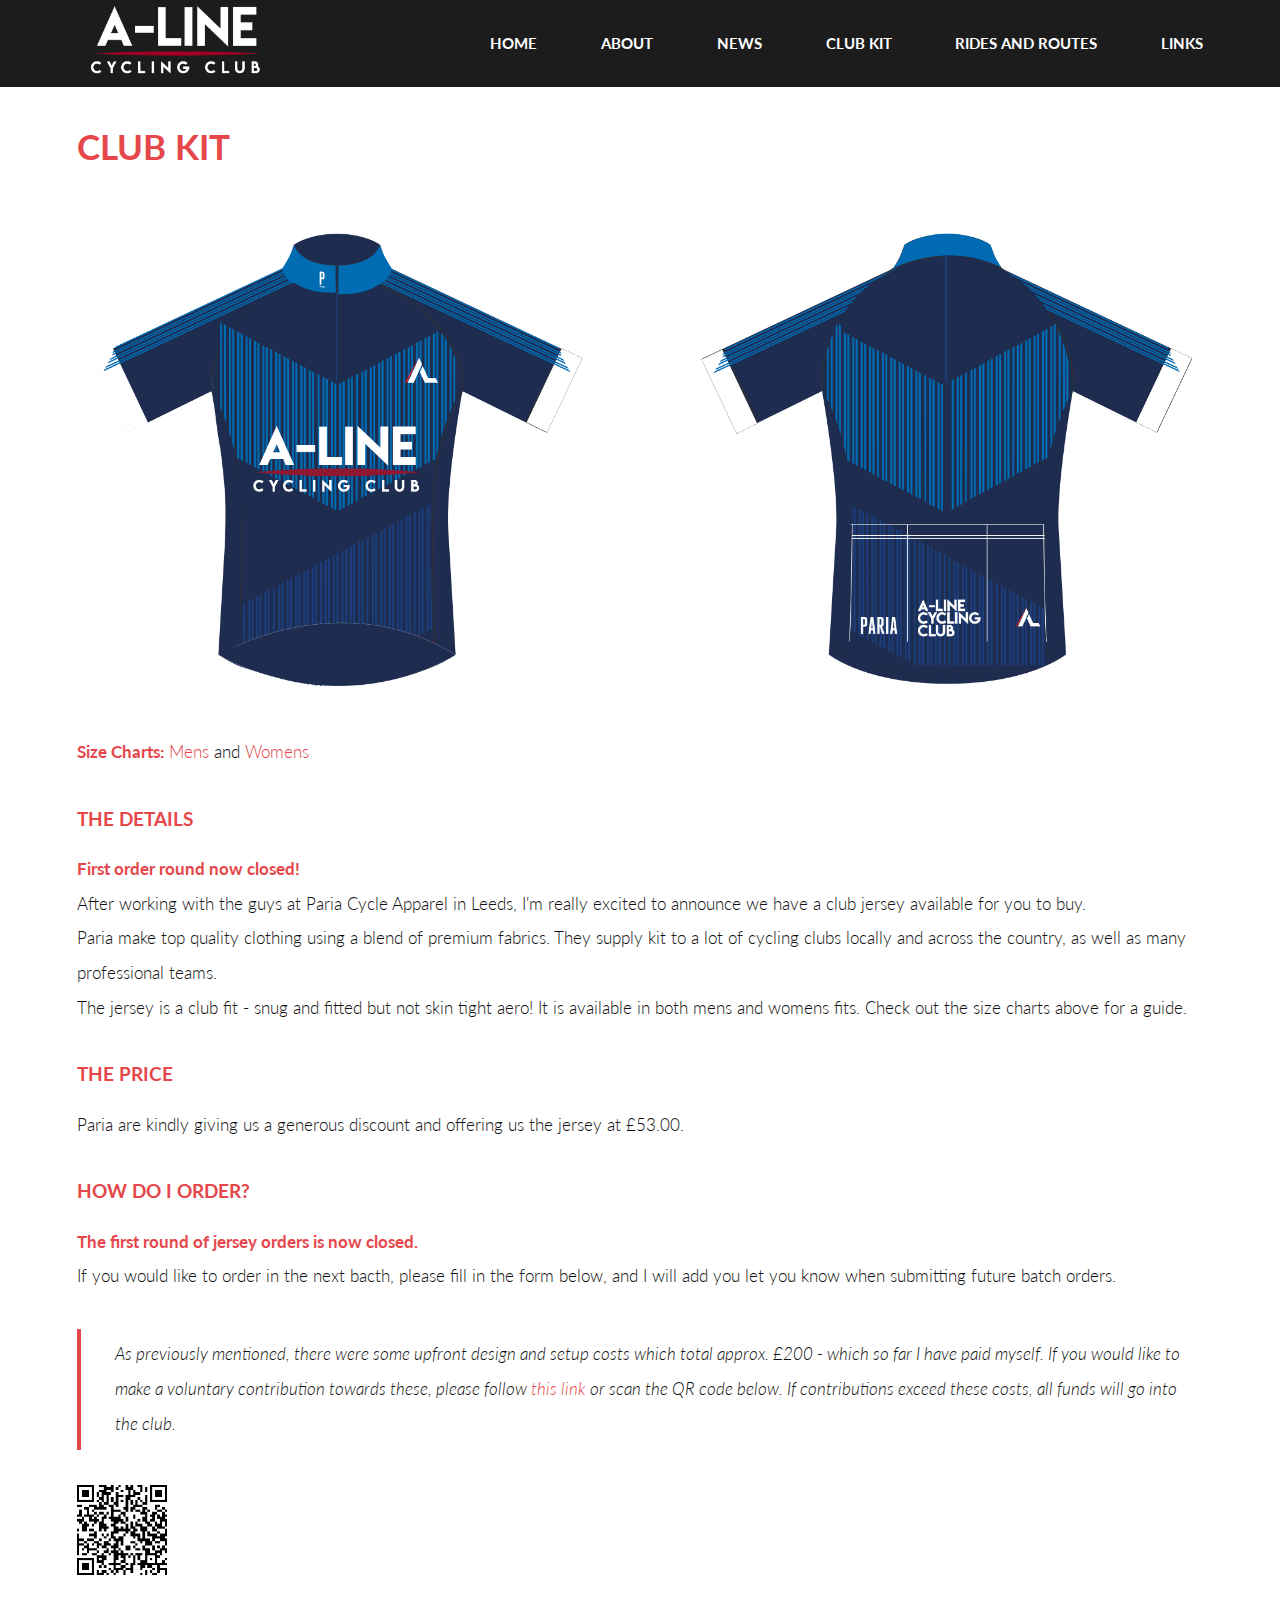
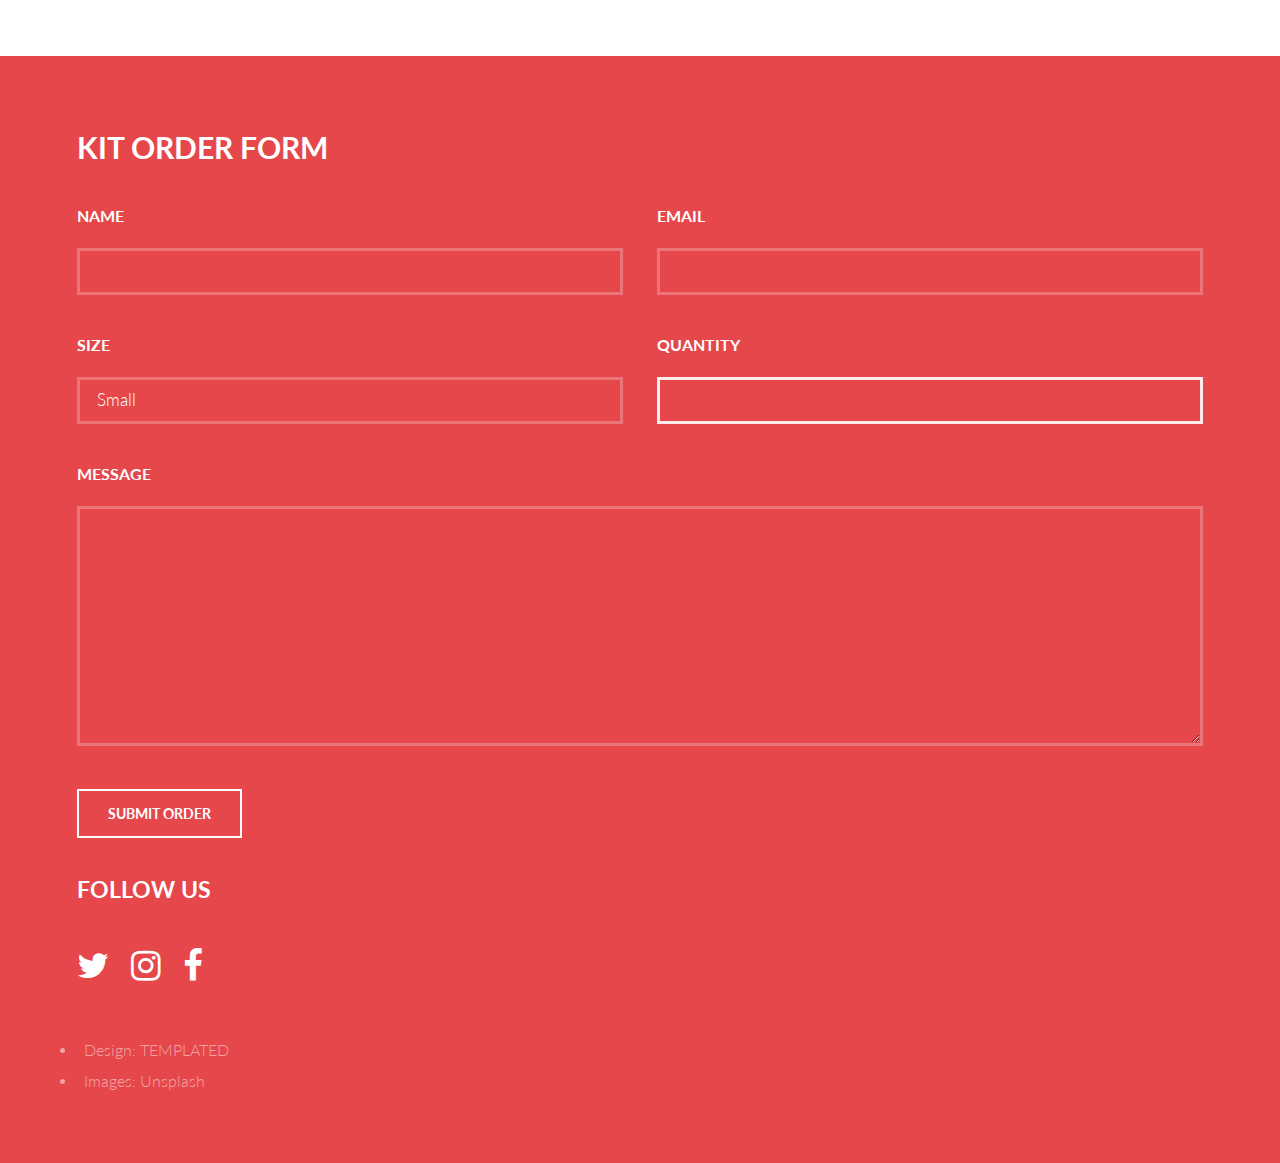
==== commit 4564b884: "routes and credits" ====
--- a/clubKit.html
+++ b/clubKit.html
@@ -126,6 +126,12 @@
 						<li><a href="https://www.instagram.com/alinecyclingclub" target="_" class="icon fa-instagram"><span class="label">Instagram</span></a></li> 
 						<li><a href="https://www.facebook.com/groups/259671982003010" target="_" class="icon fa-facebook"><span class="label">Facebook</span></a></li>
 					</ul>
+					<ul class="copyright">
+						
+						<li>Design: <a href="http://templated.co">TEMPLATED</a></li>
+						<li>Images: <a href="http://unsplash.com">Unsplash</a></li>
+					</ul>
+					
 				</div>
 			</section>
 
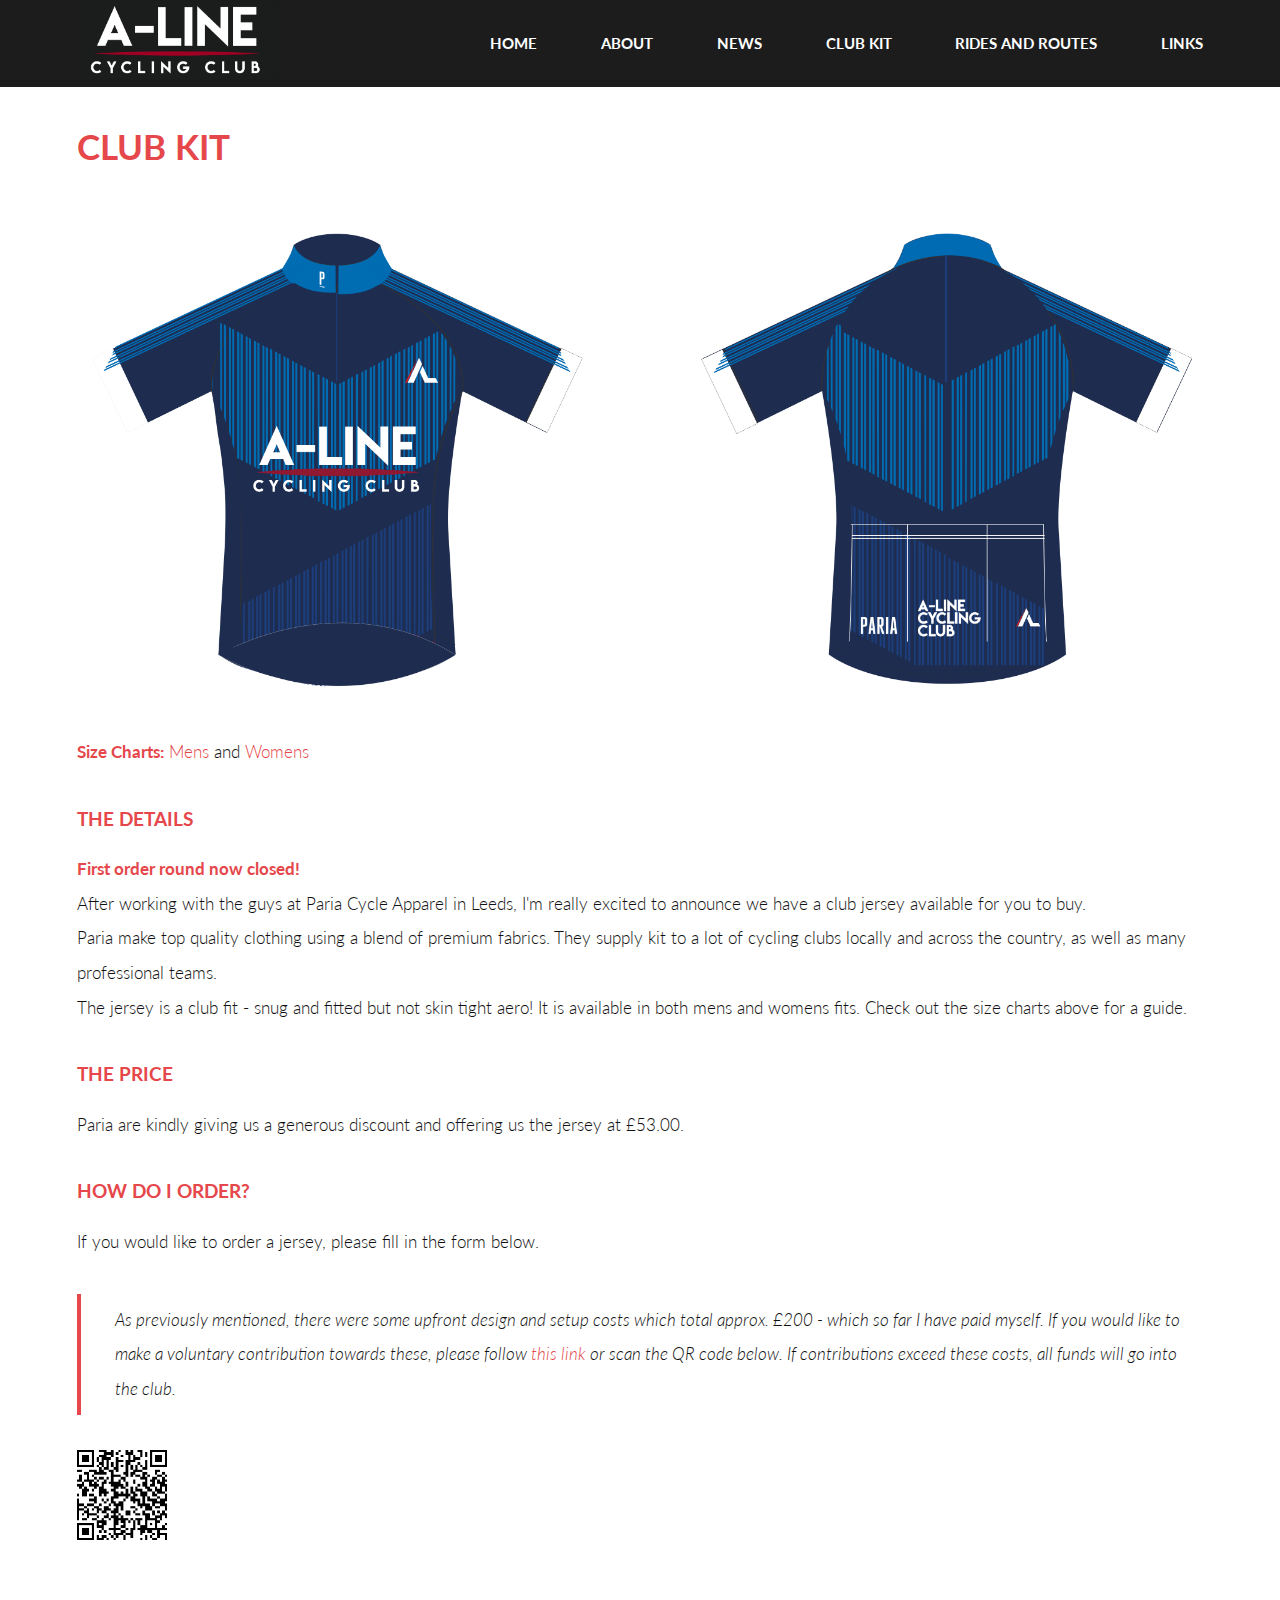
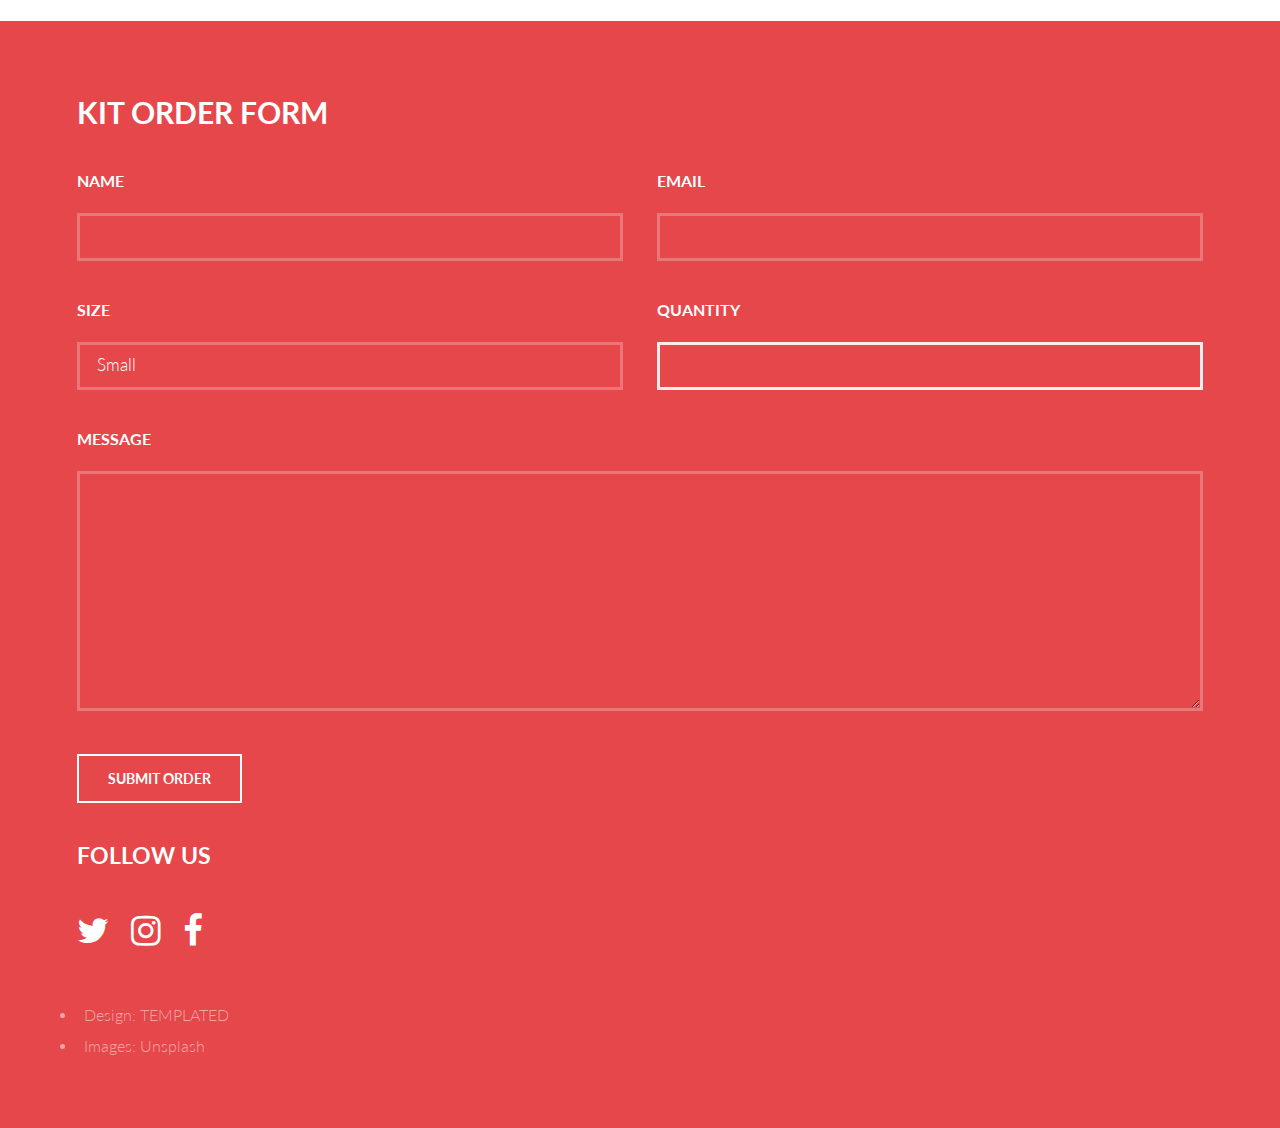
==== commit 7664a77b: "kit update" ====
--- a/clubKit.html
+++ b/clubKit.html
@@ -60,8 +60,8 @@
 					<p>Paria are kindly giving us a generous discount and offering us the jersey at £53.00. </p> 
 
 					<h4>How do I order?</h4>
-					<p><strong>The first round of jersey orders is now closed.</strong> <br>
-						If you would like to order in the next bacth, please fill in the form below, and I will add you let you know when submitting future batch orders. 	</p>
+
+						If you would like to order a jersey, please fill in the form below. 	</p>
 					<blockquote> As previously mentioned, there were some upfront design and setup costs which total approx. £200 - which so far I have paid myself. If you would like to make a voluntary contribution towards these, please follow <a href=" https://www.paypal.com/cgi-bin/webscr?cmd=_donations&business=XLWS5Q4MVZAJ6&currency_code=GBP&source=url">this link </a> or scan the QR code below.  If contributions exceed these costs, all funds will go into the club.</blockquote>
 					<ul class="actions">
 						<li><a href="images/PayQR.png" target="_"><img src="images/PayQR.png" style="width: 90px; height: 90px; cursor: pointer;" ></a></li></ul>
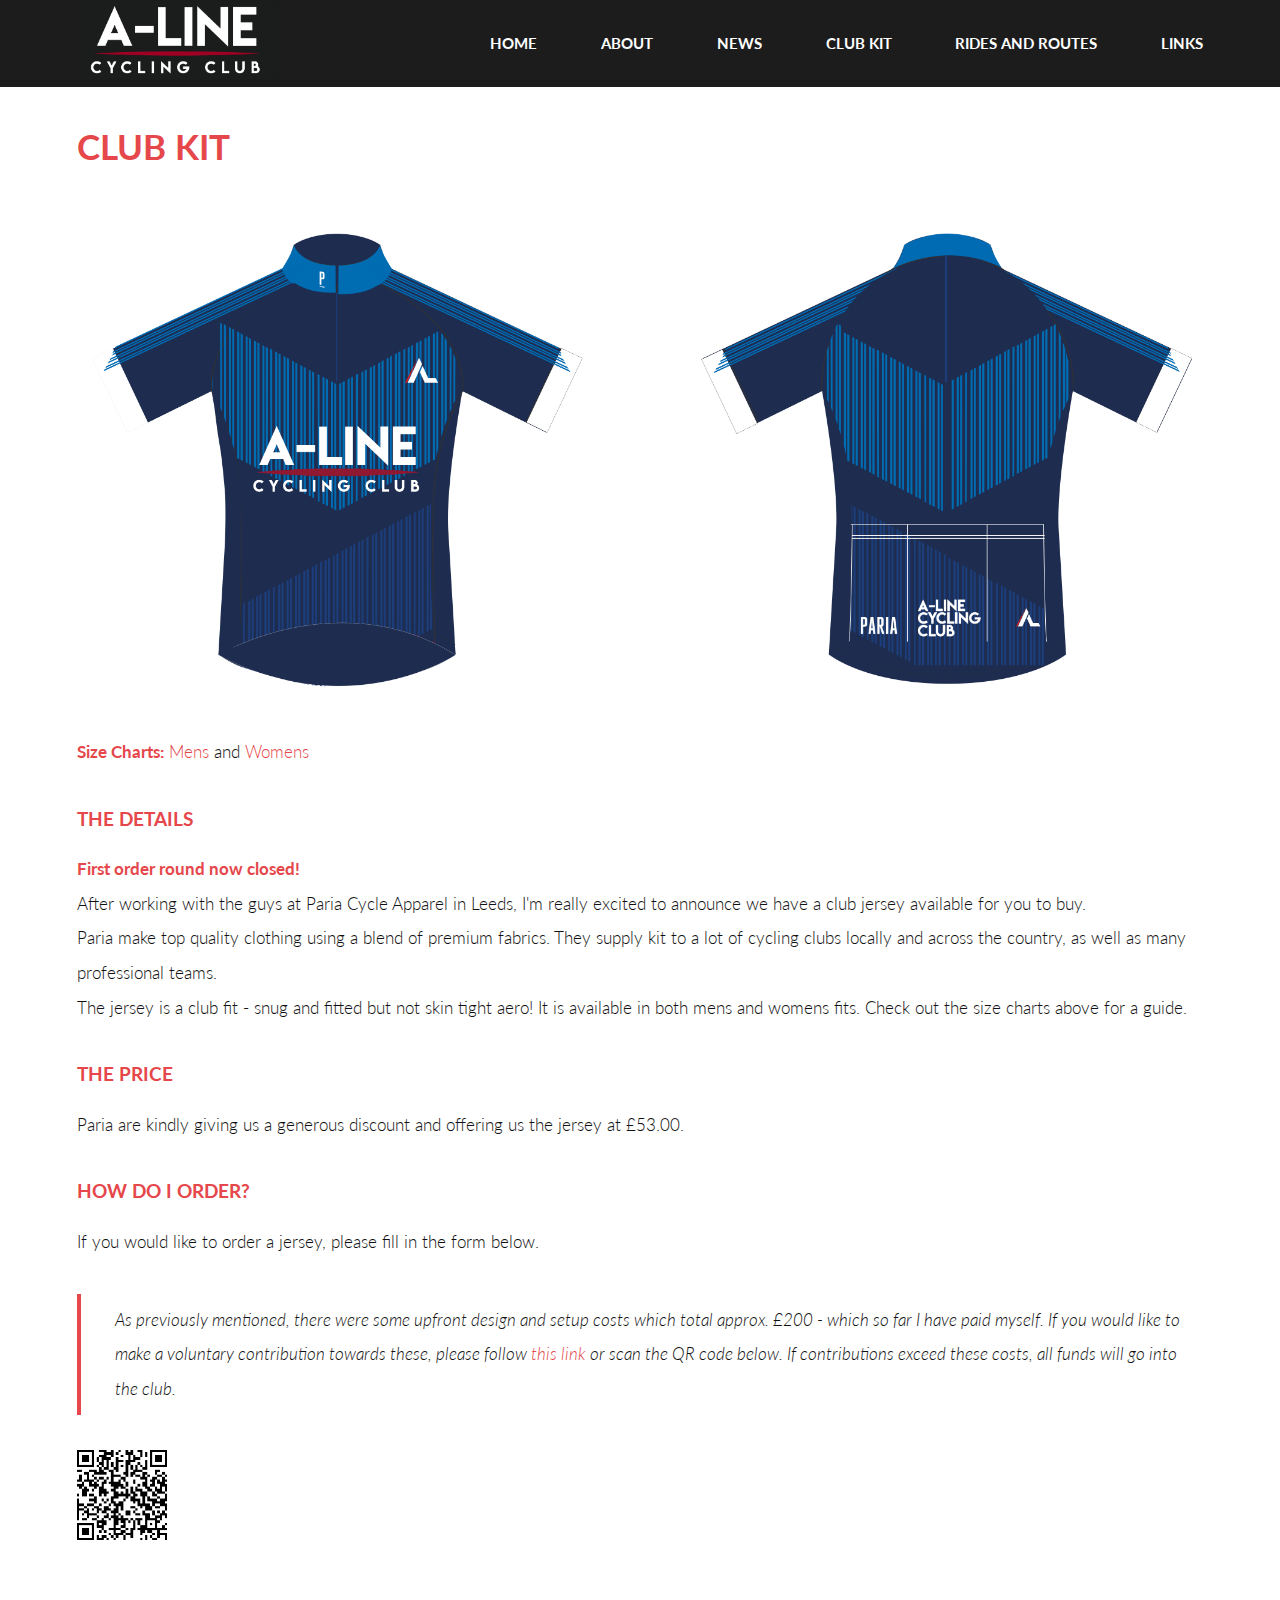
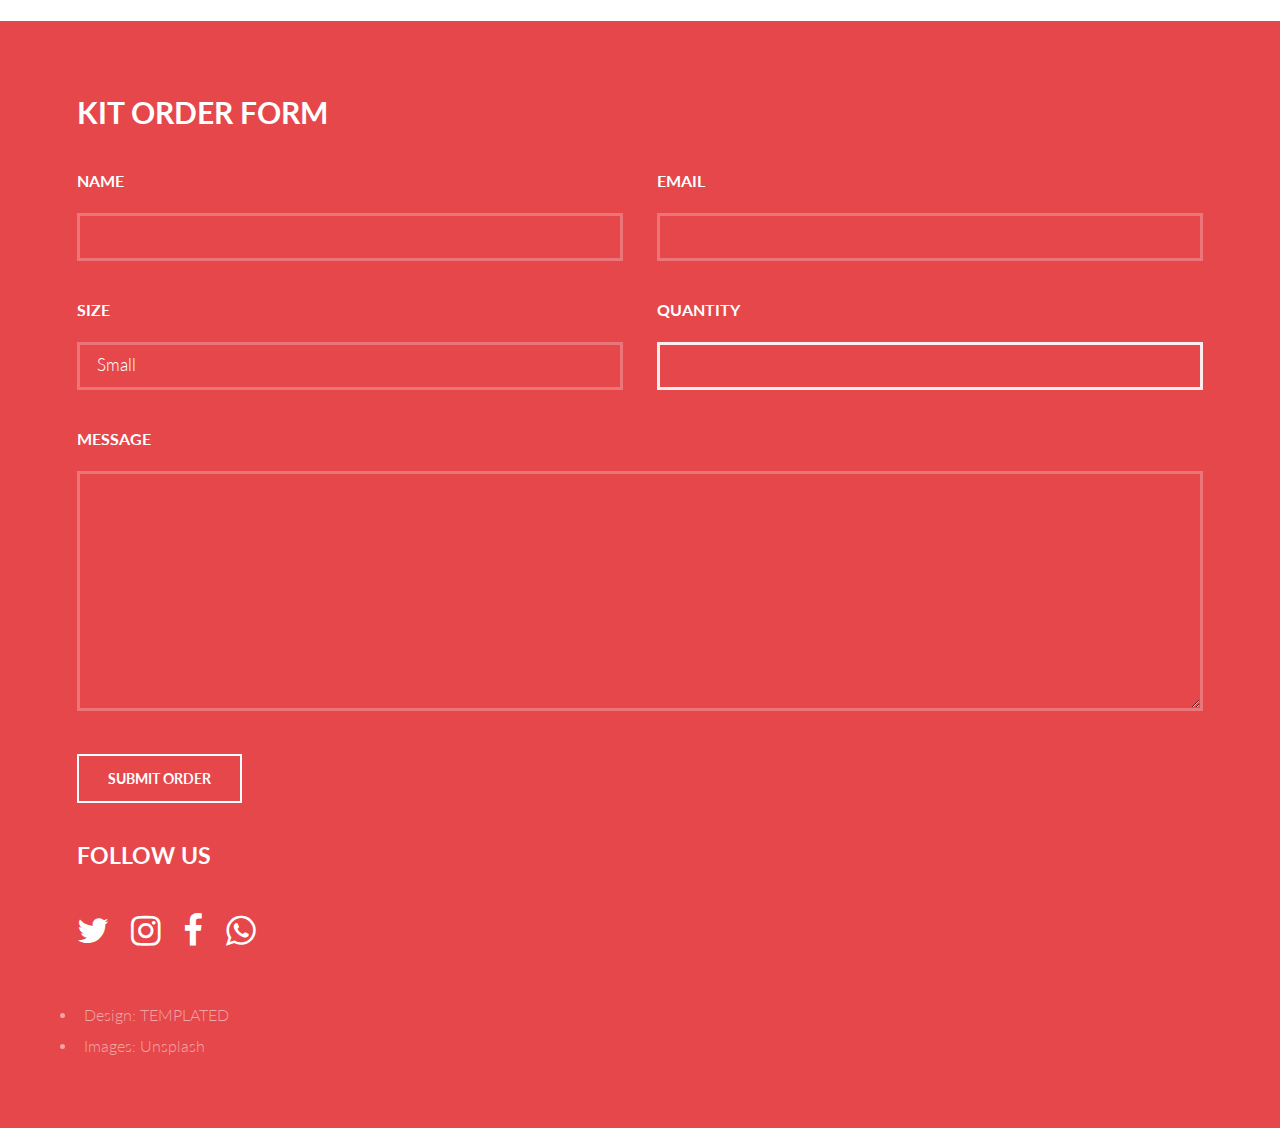
==== commit 08a29989: "routes" ====
--- a/clubKit.html
+++ b/clubKit.html
@@ -122,9 +122,12 @@
 					
 					<h3>Follow us</h3>
                     <ul class="icons">
+					
 						<li><a href="https://twitter.com/A_line_CC" class="icon fa-twitter" target="_"><span class="label">Twitter</span></a></li>
 						<li><a href="https://www.instagram.com/alinecyclingclub" target="_" class="icon fa-instagram"><span class="label">Instagram</span></a></li> 
 						<li><a href="https://www.facebook.com/groups/259671982003010" target="_" class="icon fa-facebook"><span class="label">Facebook</span></a></li>
+						<li><a href="https://chat.whatsapp.com/HFHXjmJni0bHuqotOdht33 " target="_" class="icon fa-whatsapp"><span class="label">Whatsapp</span></a></li>
+
 					</ul>
 					<ul class="copyright">
 						
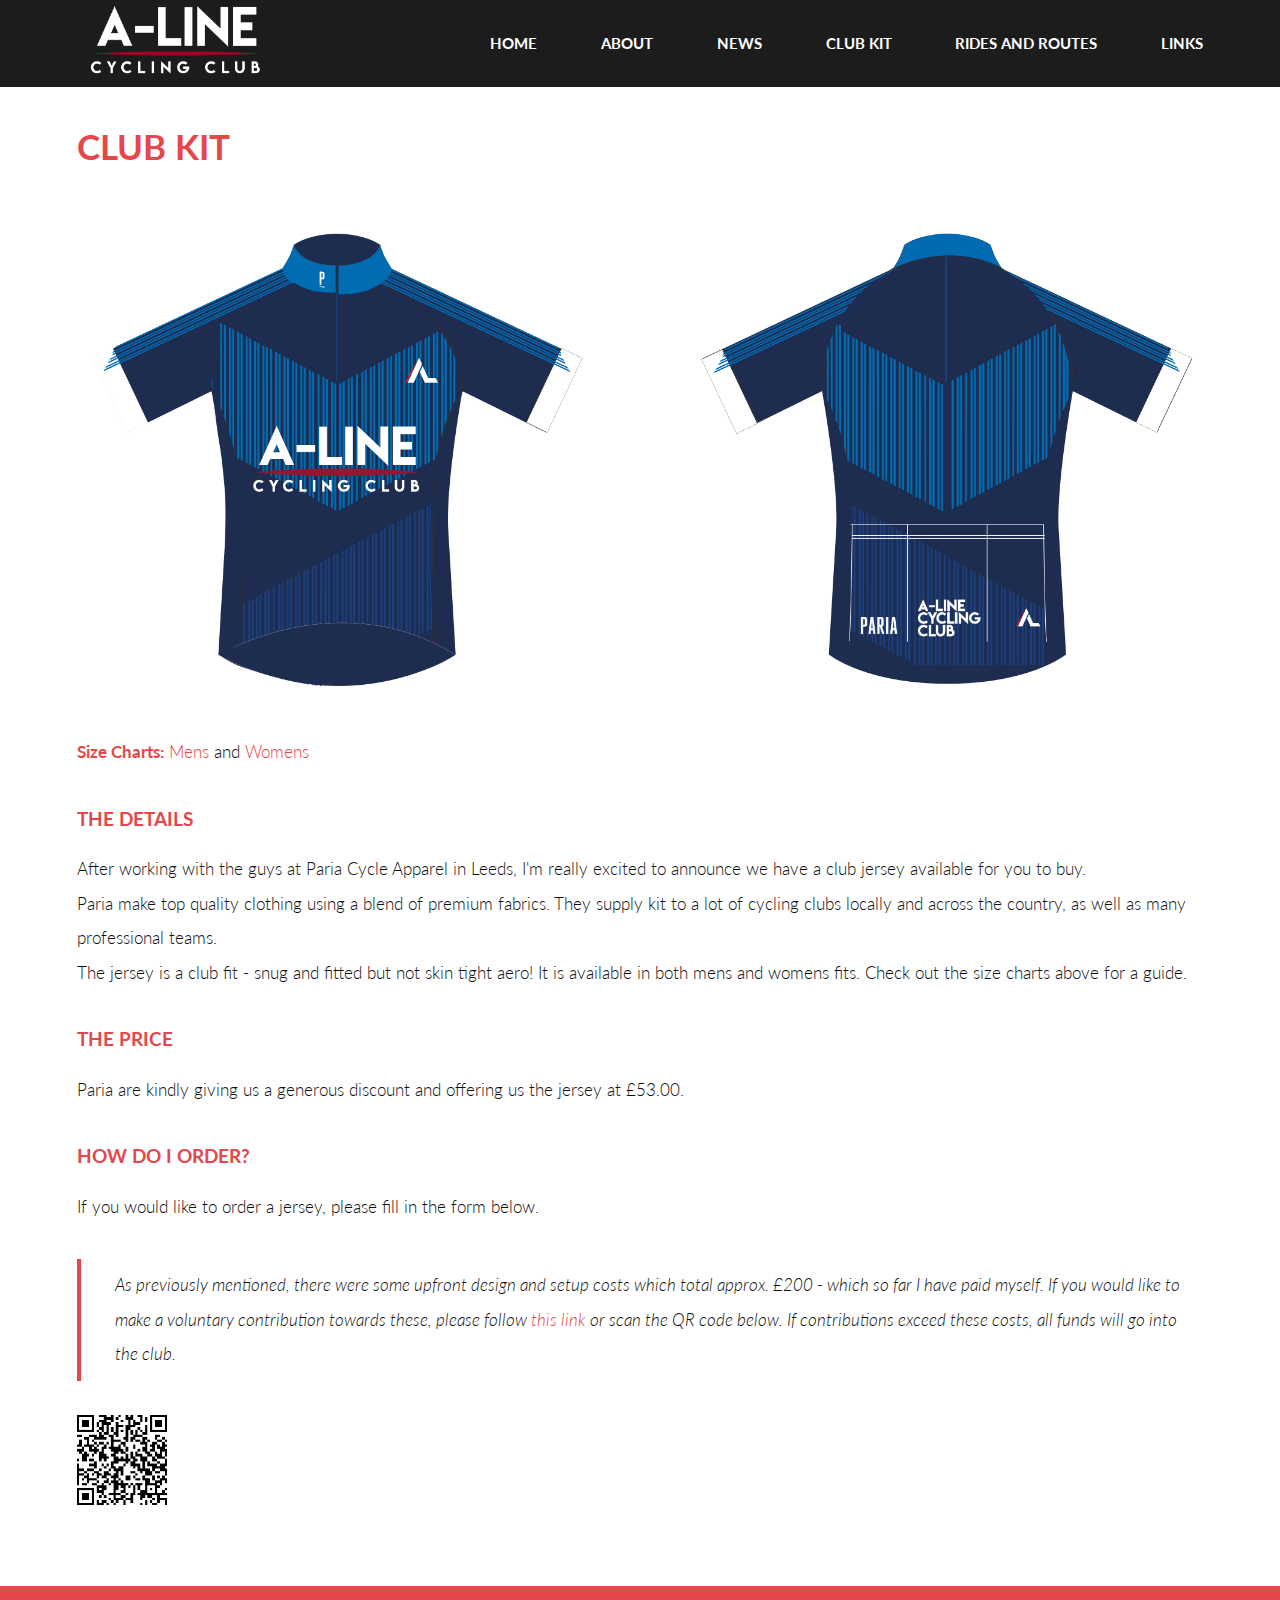
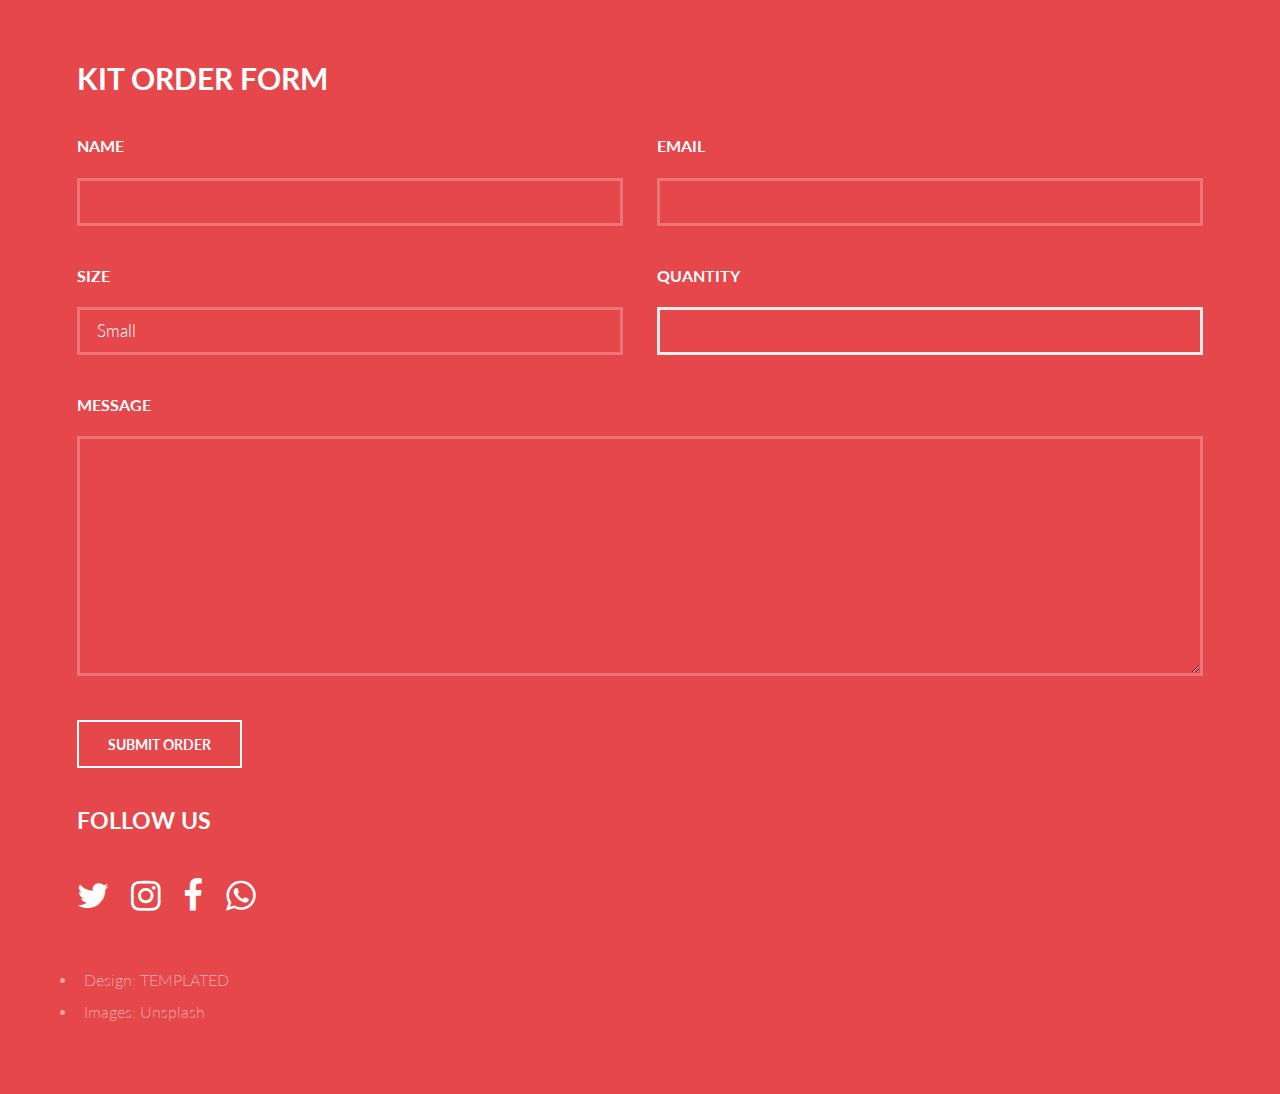
==== commit 1388c92e: "kit" ====
--- a/clubKit.html
+++ b/clubKit.html
@@ -51,7 +51,7 @@
 
 					</p>
 					<h4>The details</h4>
-					<strong>First order round now closed!</strong>
+					
 					<p>After working with the guys at Paria Cycle Apparel in Leeds, I'm really excited to announce we have a club jersey available for you to buy.<br>
 					Paria make top quality clothing using a blend of premium fabrics. They supply kit to a lot of cycling clubs locally and across the country, as well as many professional teams.<br>
 					The jersey is a club fit - snug and fitted but not skin tight aero! It is available in both mens and womens fits. Check out the size charts above for a guide.</p>
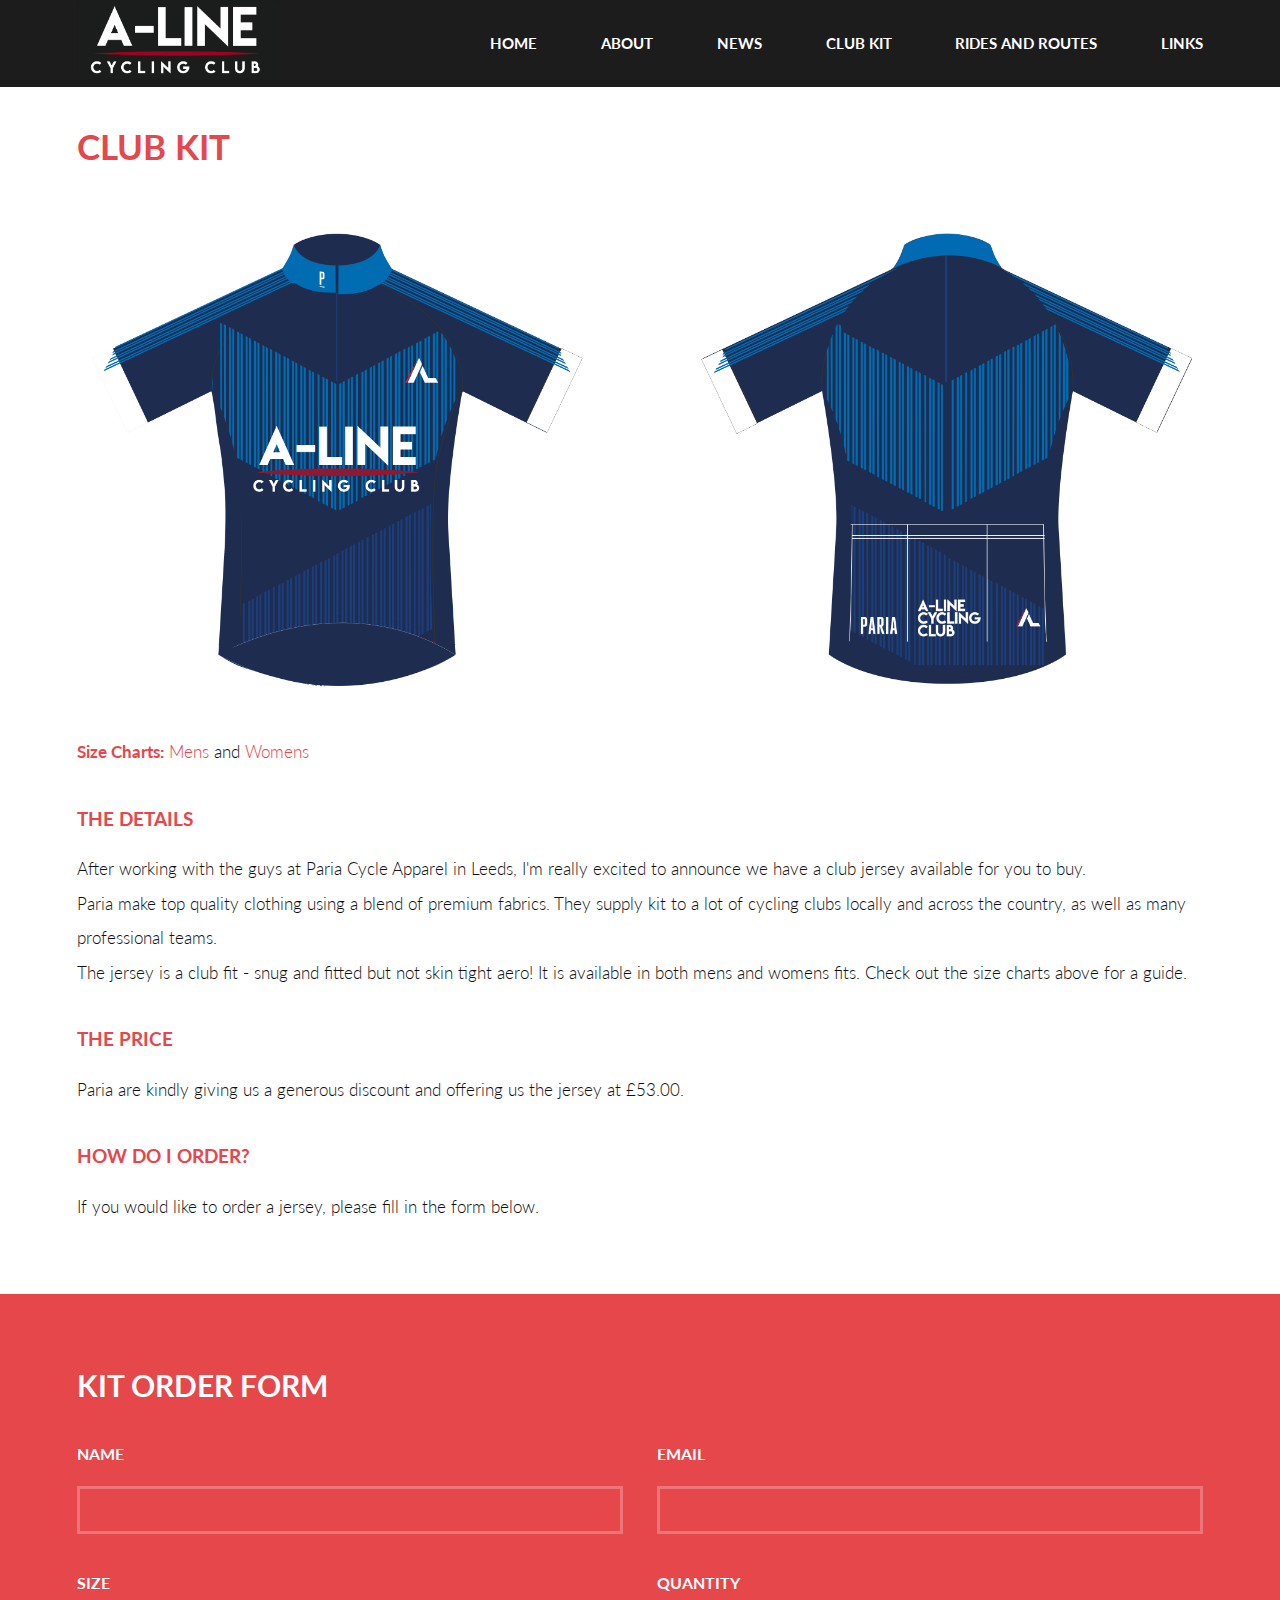
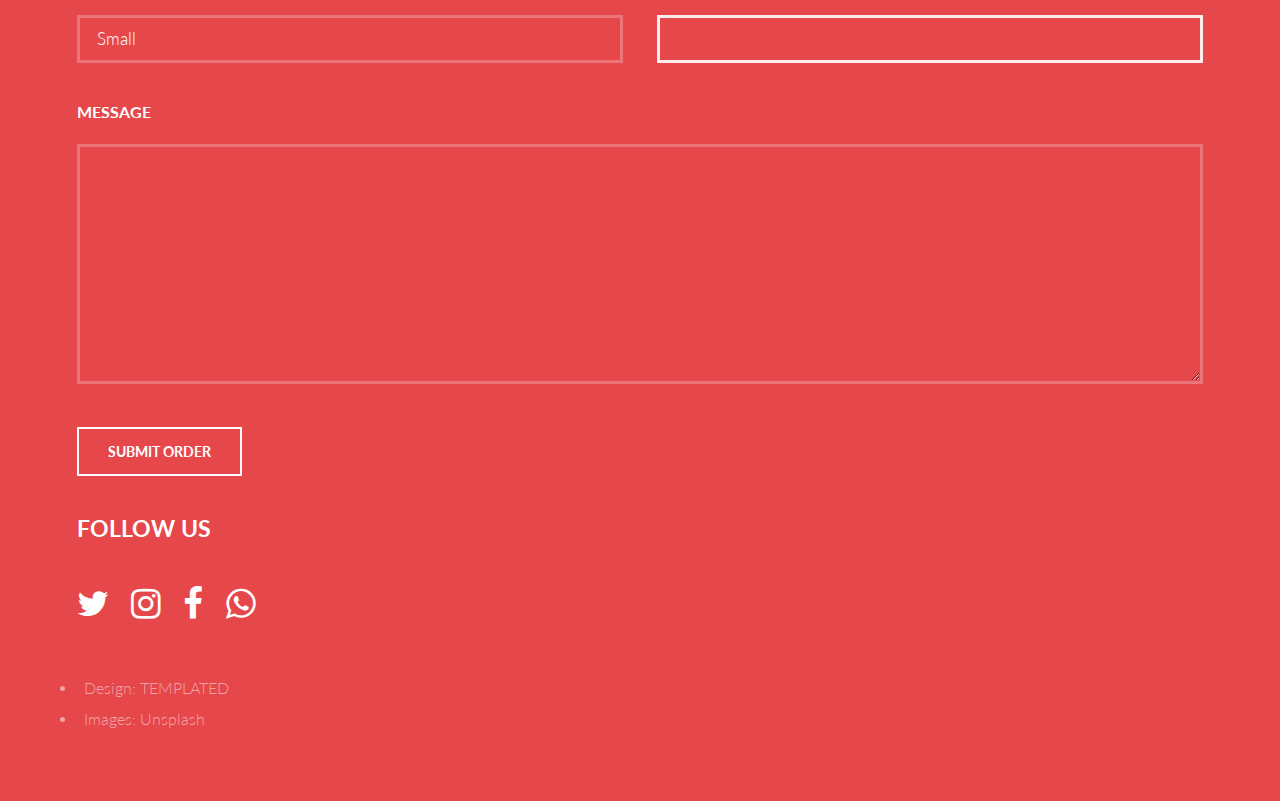
==== commit 3fbec6dc: "meta" ====
--- a/clubKit.html
+++ b/clubKit.html
@@ -62,9 +62,9 @@
 					<h4>How do I order?</h4>
 
 						If you would like to order a jersey, please fill in the form below. 	</p>
-					<blockquote> As previously mentioned, there were some upfront design and setup costs which total approx. £200 - which so far I have paid myself. If you would like to make a voluntary contribution towards these, please follow <a href=" https://www.paypal.com/cgi-bin/webscr?cmd=_donations&business=XLWS5Q4MVZAJ6&currency_code=GBP&source=url">this link </a> or scan the QR code below.  If contributions exceed these costs, all funds will go into the club.</blockquote>
+				<!-----	<blockquote> As previously mentioned, there were some upfront design and setup costs which total approx. £200 - which so far I have paid myself. If you would like to make a voluntary contribution towards these, please follow <a href=" https://www.paypal.com/cgi-bin/webscr?cmd=_donations&business=XLWS5Q4MVZAJ6&currency_code=GBP&source=url">this link </a> or scan the QR code below.  If contributions exceed these costs, all funds will go into the club.</blockquote>
 					<ul class="actions">
-						<li><a href="images/PayQR.png" target="_"><img src="images/PayQR.png" style="width: 90px; height: 90px; cursor: pointer;" ></a></li></ul>
+						<li><a href="images/PayQR.png" target="_"><img src="images/PayQR.png" style="width: 90px; height: 90px; cursor: pointer;" ></a></li></ul> --> 
 						
 					
 
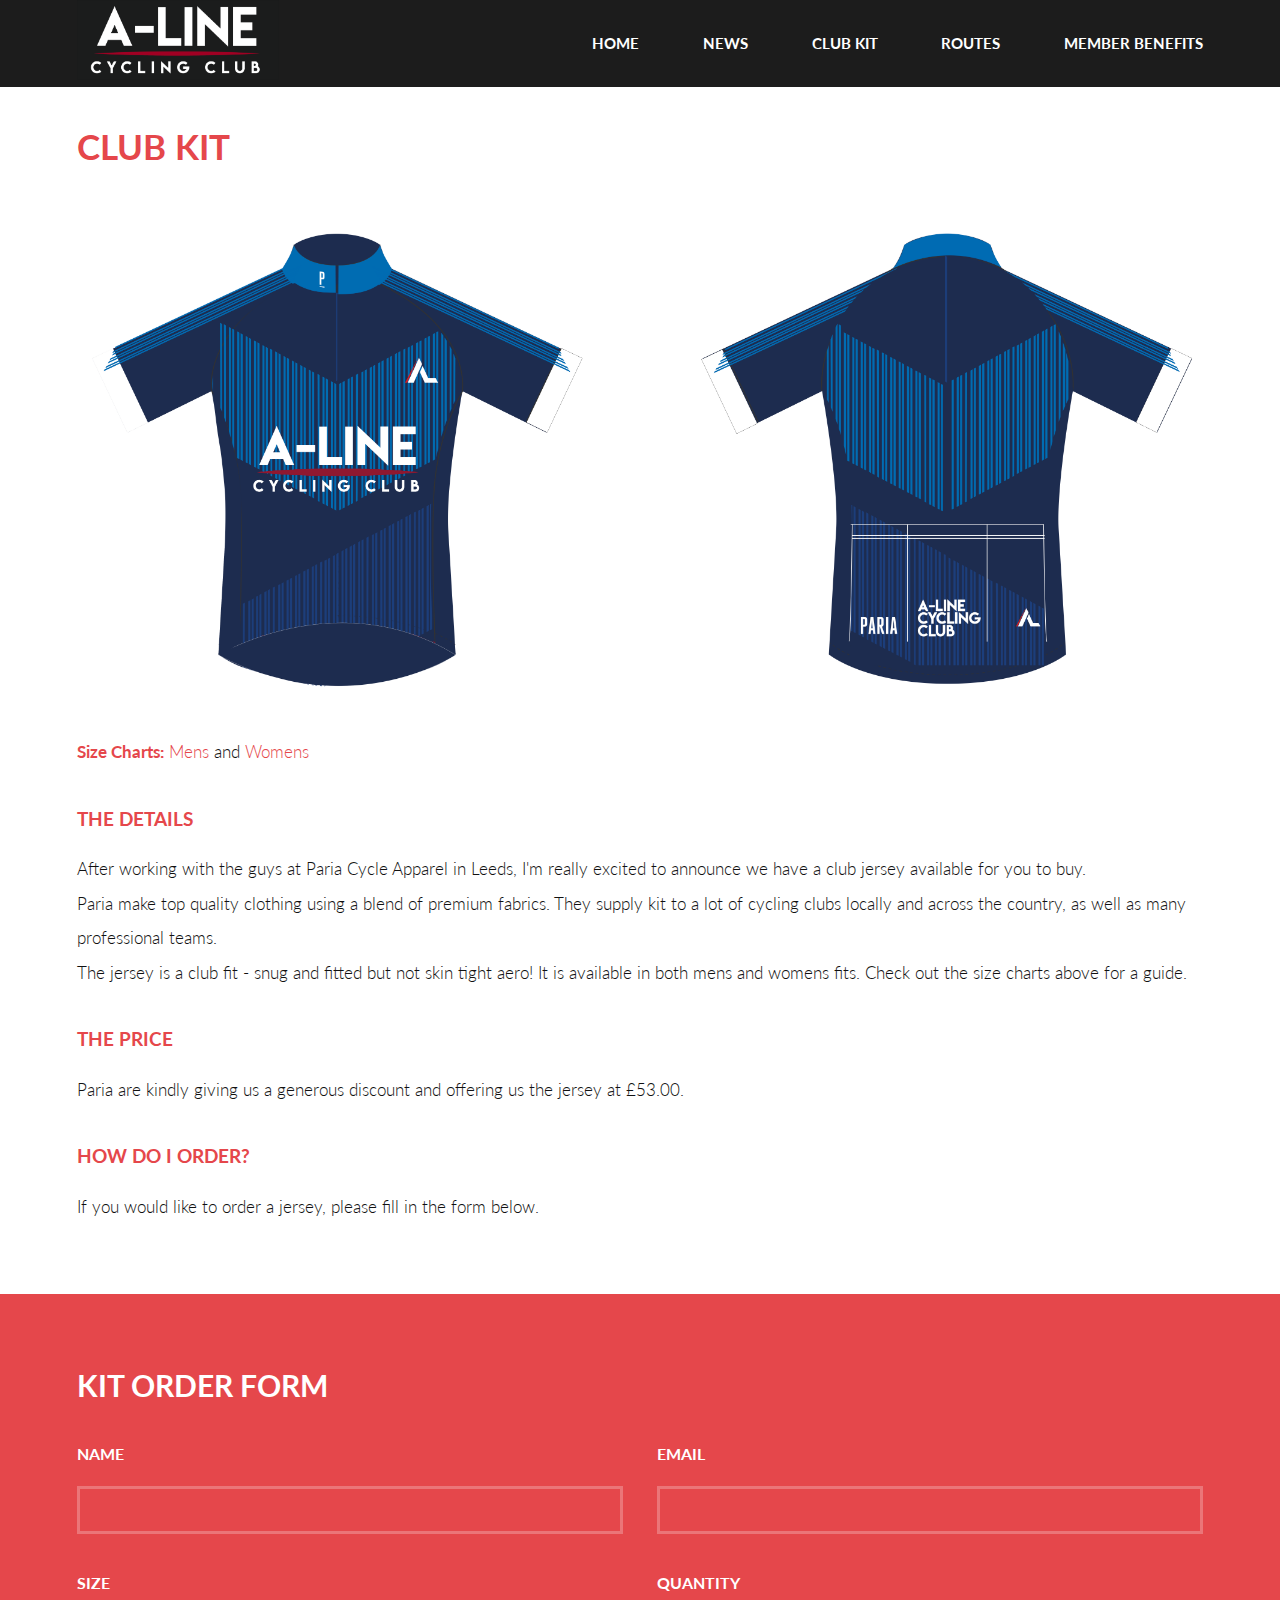
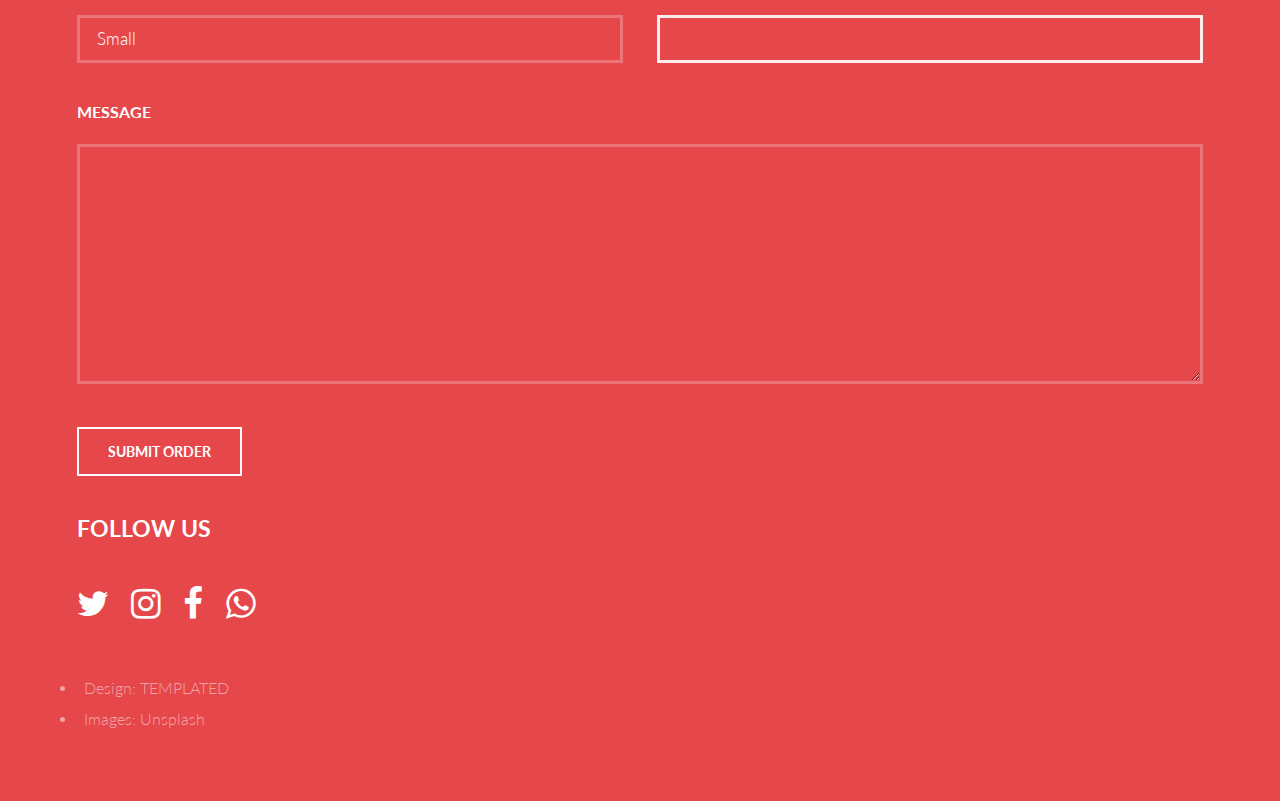
==== commit c45dcbdf: "nav bar" ====
--- a/clubKit.html
+++ b/clubKit.html
@@ -29,11 +29,11 @@
 							<nav id="nav">
 								
 								<a href="index.html">Home</a>
-								<a href="generic.html">About</a>
+							
 								<a href="news.html">News</a>
 								<a href="#">Club Kit</a>
-								<a href="routes.html">Rides and Routes</a>
-								<a href="links.html">Links</a>
+								<a href="routes.html">Routes</a>
+								<a href="links.html">Member Benefits</a>
 							</nav>
 						</div>
 					</header>
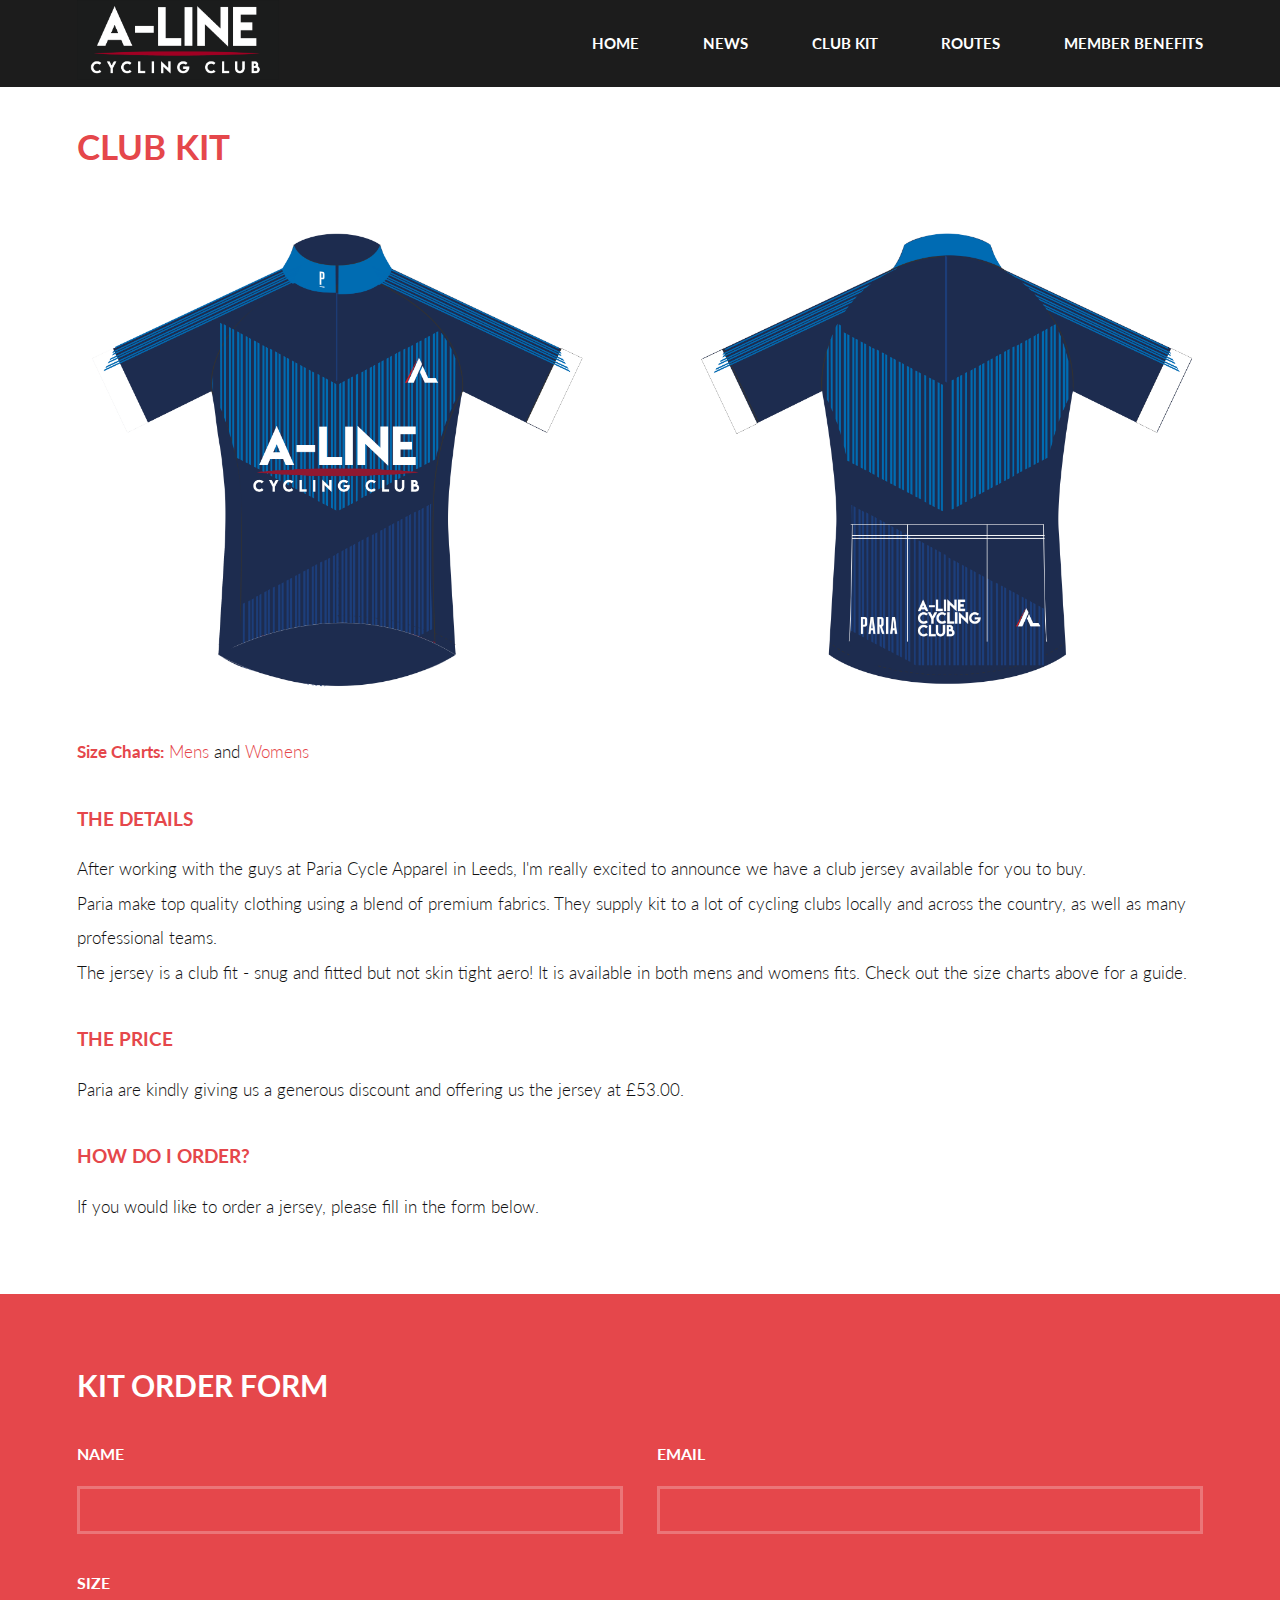
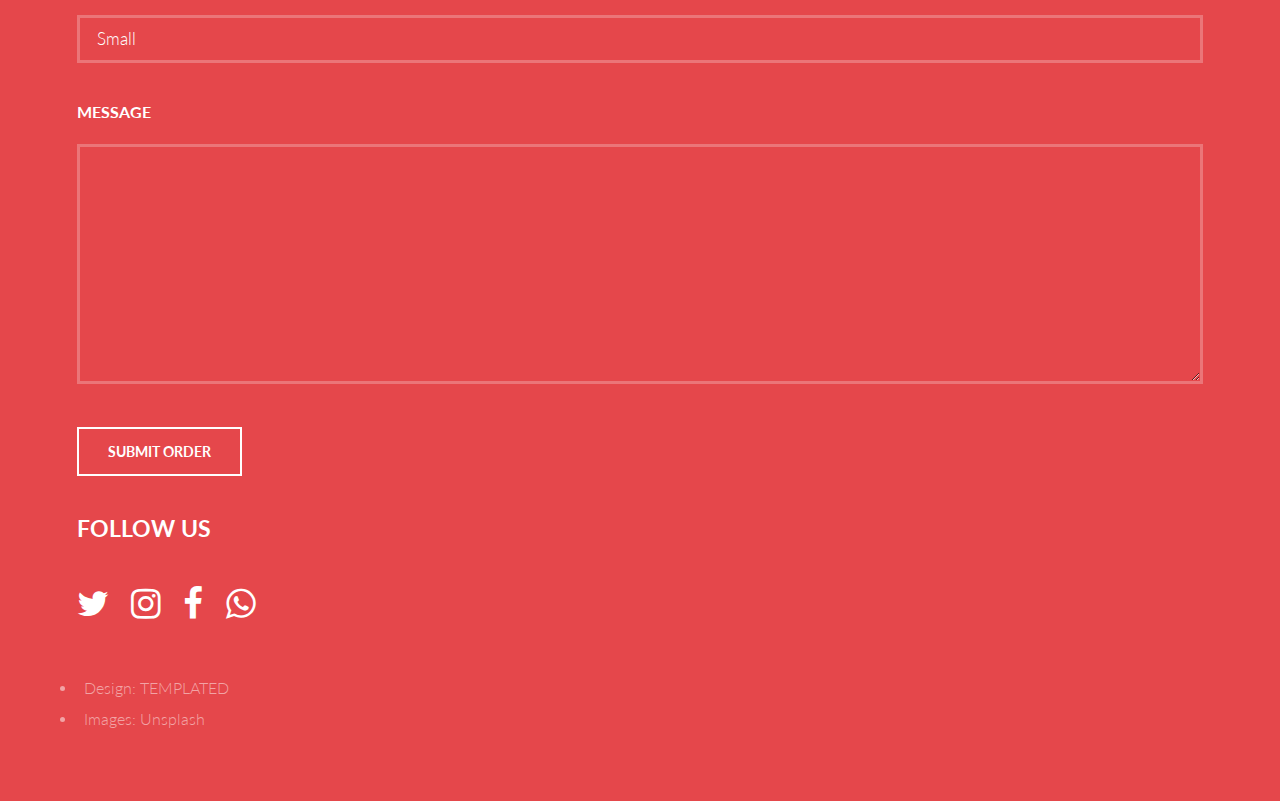
==== commit fd18ec06: "index page" ====
--- a/clubKit.html
+++ b/clubKit.html
@@ -87,7 +87,7 @@
 							<label for="email">Email</label>
 							<input type="text" name="email" id="email" />
 						</div>
-						<div class="field half first">
+						<div class="field">
 							<label for="Size">Size</label>
 							<!-----<input type="text" name="size" id="size"> --> 
 							<select name="Size" id="Size" >
@@ -107,10 +107,7 @@
 								</optgroup>
 							</select>
 						</div>
-						<div class="field half">
-							<label for="quantity">Quantity</label>
-							<input type="number" name="quantity" id="quantity"  >
-						</div>
+						
 						<div class="field">
 							<label for="message">Message</label>
 							<textarea name="message" id="message" rows="6"></textarea>
